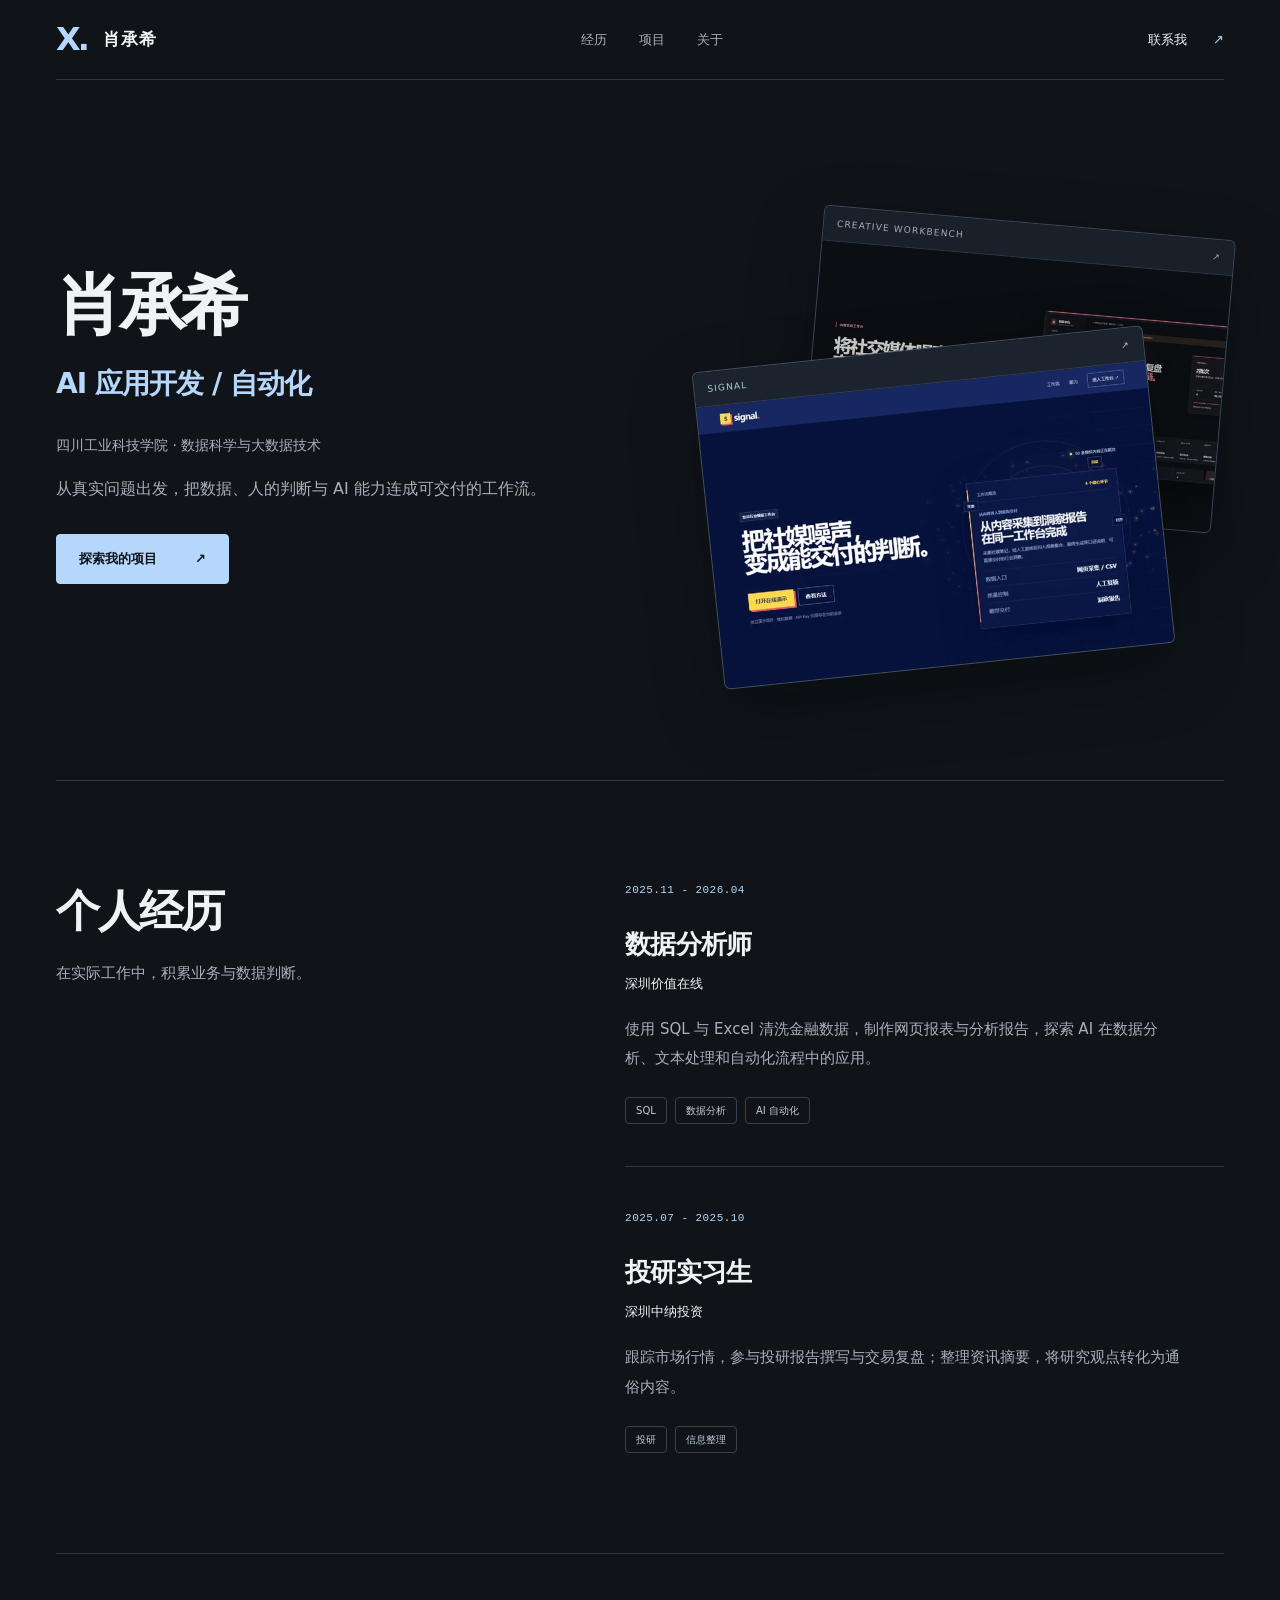
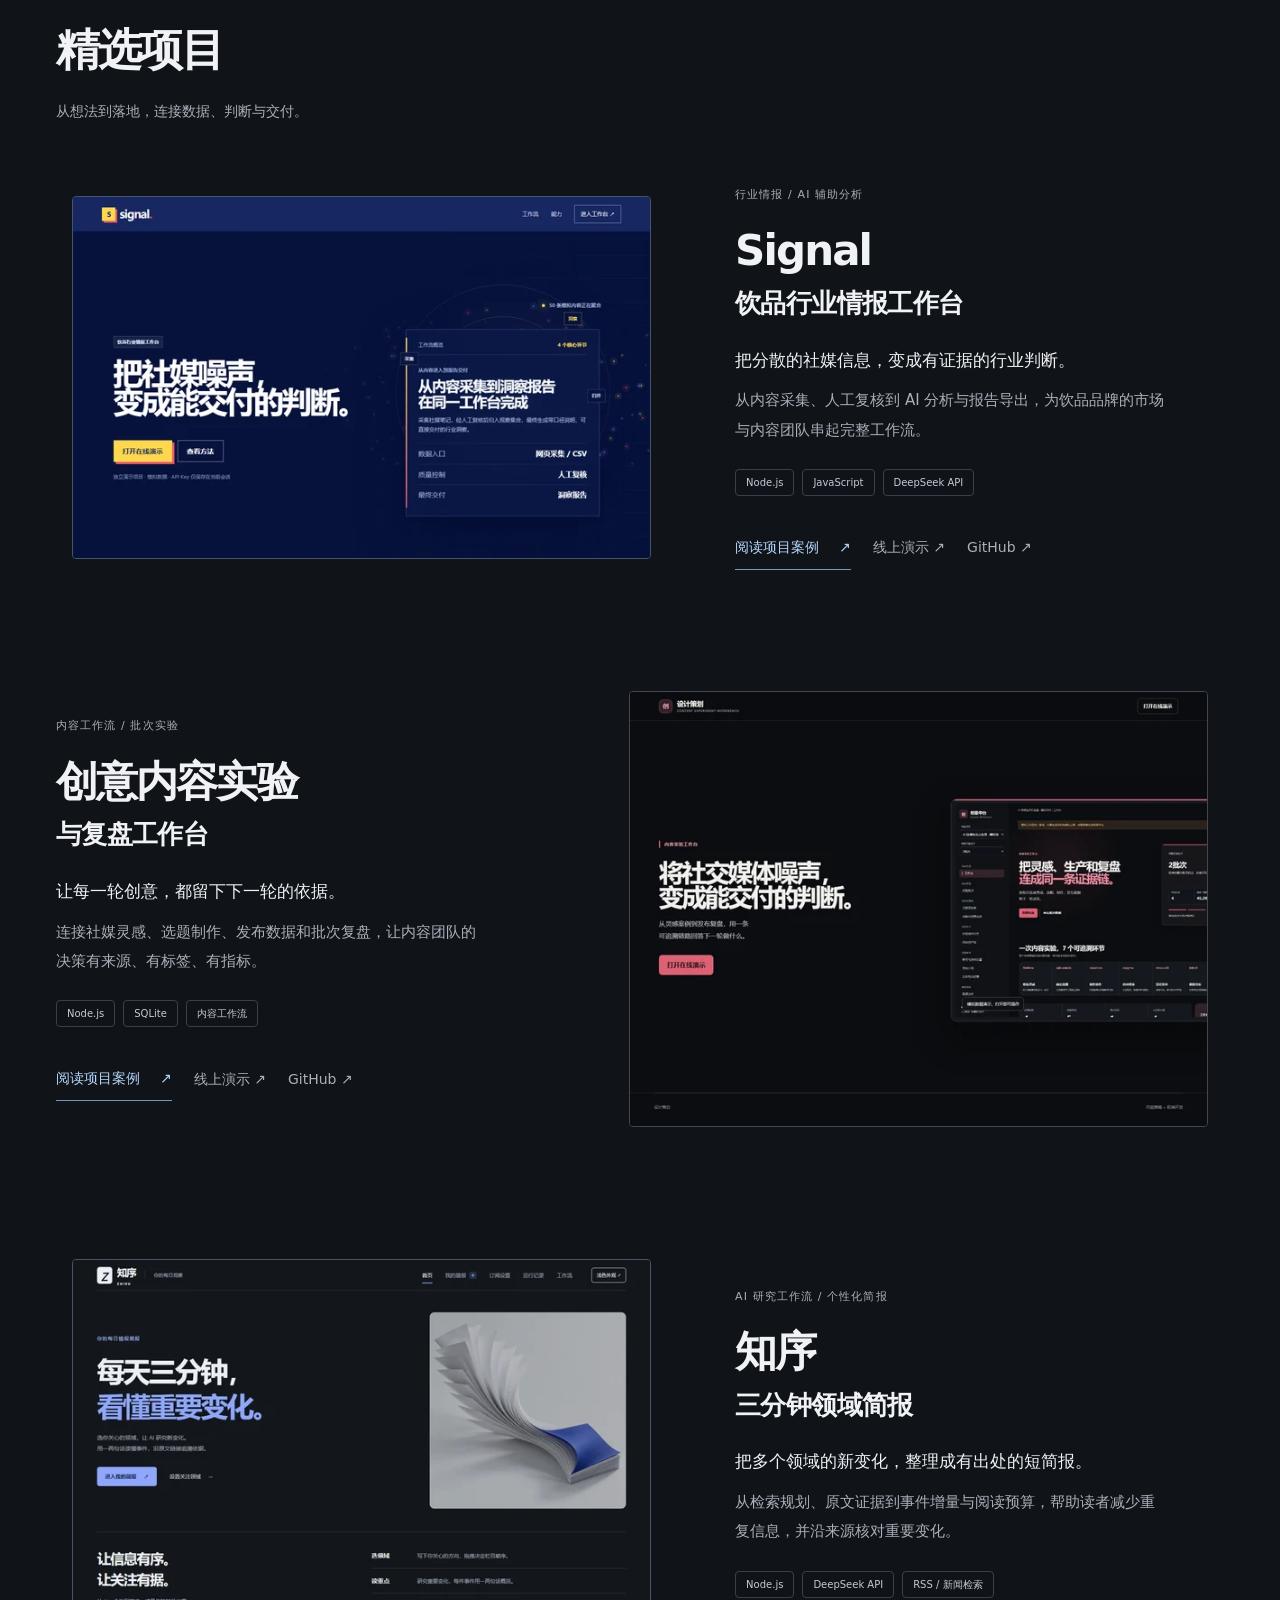
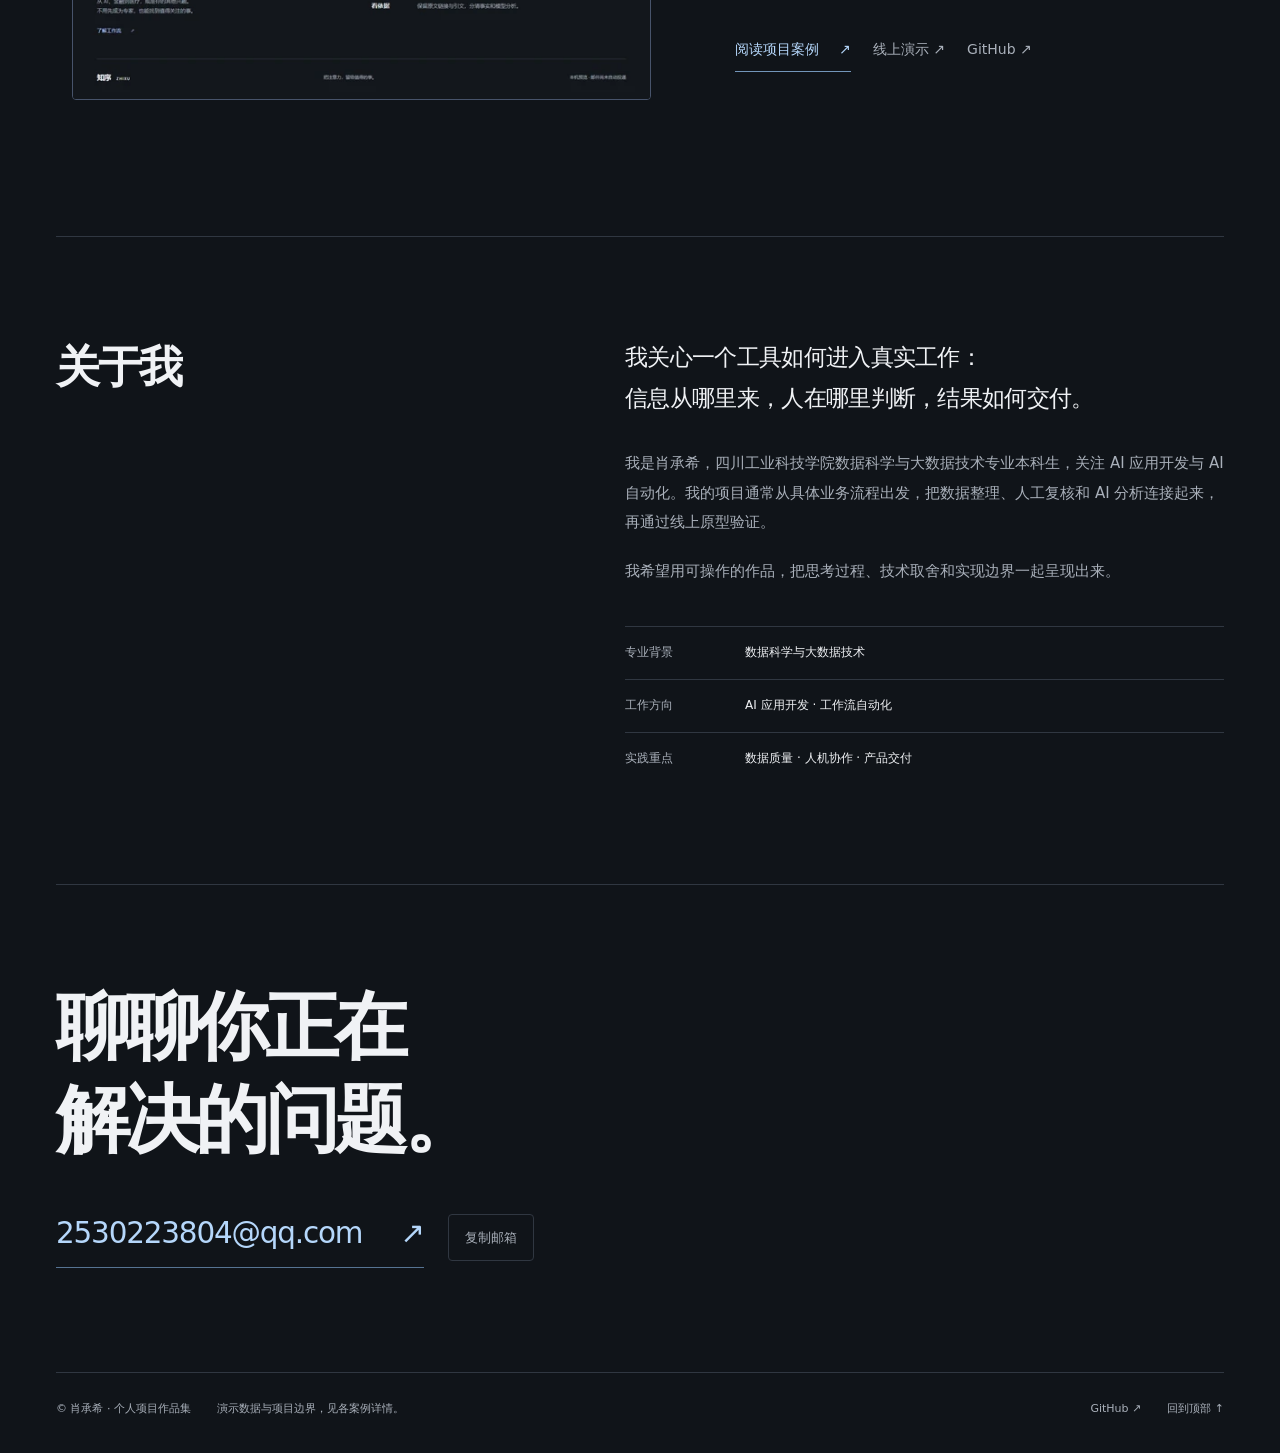
==== index.html @ 1be286d1 "Initial personal portfolio" ====
<!doctype html>
<html lang="zh-CN">
<head>
  <meta charset="utf-8"><meta name="viewport" content="width=device-width, initial-scale=1"><meta name="robots" content="noindex,nofollow"><meta name="theme-color" content="#101419">
  <meta name="description" content="肖承希的项目作品集：AI 应用开发、工作流自动化与数据分析。从真实业务问题出发，构建可用、可追溯的产品。">
  <link rel="icon" href="data:,"><title>肖承希 - AI 应用开发与自动化</title><link rel="stylesheet" href="styles.css">
</head>
<body class="portfolio-home">
  <a class="skip-link" href="#main">跳转到主要内容</a>
  <header class="site-header">
    <a class="brand" href="index.html"><span class="brand-mark" aria-hidden="true">X.</span><span>肖承希</span></a>
    <nav class="section-nav" aria-label="主导航"><a href="#experience">经历</a><a href="#projects">项目</a><a href="#about">关于</a></nav>
    <a class="header-contact" href="mailto:2530223804@qq.com">联系我 <span aria-hidden="true">↗</span></a>
  </header>
  <main id="main" class="home-main">
    <section class="hero" aria-labelledby="hero-title">
      <div class="hero-copy">
        <h1 id="hero-title">肖承希<span class="hero-role">AI 应用开发 / 自动化</span></h1>
        <p class="hero-education">四川工业科技学院 · 数据科学与大数据技术</p>
        <p class="hero-intro">从真实问题出发，把数据、人的判断与 AI 能力连成可交付的工作流。</p>
        <a class="button-link primary" href="#projects">探索我的项目 <span aria-hidden="true">↗</span></a>
      </div>
      <div class="hero-showcase" aria-label="精选项目预览">
        <a class="hero-screen hero-screen-back" href="projects/creative-workbench.html" aria-label="Creative Workbench，查看创意内容实验与复盘工作台"><span class="screen-caption">CREATIVE WORKBENCH <span aria-hidden="true">↗</span></span><img src="assets/creative-workbench-home-1280.webp" srcset="assets/creative-workbench-home-640.webp 640w, assets/creative-workbench-home-1280.webp 1280w" sizes="(max-width: 899px) 90vw, 46vw" width="1440" height="1083" alt="创意内容实验与复盘工作台介绍首页"></a>
        <a class="hero-screen hero-screen-front" href="projects/signal.html" aria-label="查看 Signal 项目"><span class="screen-caption">SIGNAL <span aria-hidden="true">↗</span></span><img src="assets/signal-preview-1280.webp" srcset="assets/signal-preview-640.webp 640w, assets/signal-preview-1280.webp 1280w" sizes="(max-width: 899px) 90vw, 46vw" width="1280" height="800" alt="Signal 饮品行业情报工作台介绍首页" fetchpriority="high"></a>
      </div>
    </section>
    <section id="experience" class="experience-section editorial-section" aria-labelledby="experience-title" data-reveal>
      <div><h2 id="experience-title">个人经历</h2><p>在实际工作中，积累业务与数据判断。</p></div>
      <ol class="experience-list"><li><p class="entry-date">2025.11 - 2026.04</p><h3>数据分析师</h3><p class="company">深圳价值在线</p><p>使用 SQL 与 Excel 清洗金融数据，制作网页报表与分析报告，探索 AI 在数据分析、文本处理和自动化流程中的应用。</p><ul class="tags"><li>SQL</li><li>数据分析</li><li>AI 自动化</li></ul></li><li><p class="entry-date">2025.07 - 2025.10</p><h3>投研实习生</h3><p class="company">深圳中纳投资</p><p>跟踪市场行情，参与投研报告撰写与交易复盘；整理资讯摘要，将研究观点转化为通俗内容。</p><ul class="tags"><li>投研</li><li>信息整理</li></ul></li></ol>
    </section>
    <section id="projects" class="work-section" aria-labelledby="projects-title">
      <div class="section-heading" data-reveal><h2 id="projects-title">精选项目</h2><p>从想法到落地，连接数据、判断与交付。</p></div>
      <article class="work-item" data-reveal>
        <a class="work-image signal-image" href="projects/signal.html" aria-label="查看 Signal 完整案例"><img src="assets/signal-preview-1280.webp" srcset="assets/signal-preview-640.webp 640w, assets/signal-preview-1280.webp 1280w" sizes="(max-width: 899px) 90vw, 46vw" width="1280" height="800" alt="Signal 饮品行业情报工作台介绍首页" loading="lazy"><span class="image-action" aria-hidden="true">查看案例 ↗</span></a>
        <div class="work-copy"><p class="work-category">行业情报 / AI 辅助分析</p><h3><a href="projects/signal.html">Signal<span>饮品行业情报工作台</span></a></h3><p>把分散的社媒信息，变成有证据的行业判断。</p><p class="work-description">从内容采集、人工复核到 AI 分析与报告导出，为饮品品牌的市场与内容团队串起完整工作流。</p><ul class="tags" aria-label="项目技术"><li>Node.js</li><li>JavaScript</li><li>DeepSeek API</li></ul><div class="work-actions"><a class="text-link" href="projects/signal.html">阅读项目案例 <span aria-hidden="true">↗</span></a><a href="https://signal-beverage-intelligence.onrender.com/" target="_blank" rel="noopener noreferrer">线上演示 ↗</a><a href="https://github.com/ki22sh0tl-lang/signal-beverage-intelligence" target="_blank" rel="noopener noreferrer">GitHub ↗</a></div></div>
      </article>
      <article class="work-item work-item-reverse" data-reveal>
        <a class="work-image creative-image" href="projects/creative-workbench.html" aria-label="查看创意内容实验与复盘工作台完整案例"><img src="assets/creative-workbench-home-1280.webp" srcset="assets/creative-workbench-home-640.webp 640w, assets/creative-workbench-home-1280.webp 1280w" sizes="(max-width: 899px) 90vw, 46vw" width="1440" height="1083" alt="创意内容实验与复盘工作台项目介绍首页" loading="lazy"><span class="image-action" aria-hidden="true">查看案例 ↗</span></a>
        <div class="work-copy"><p class="work-category">内容工作流 / 批次实验</p><h3><a href="projects/creative-workbench.html">创意内容实验<span>与复盘工作台</span></a></h3><p>让每一轮创意，都留下下一轮的依据。</p><p class="work-description">连接社媒灵感、选题制作、发布数据和批次复盘，让内容团队的决策有来源、有标签、有指标。</p><ul class="tags" aria-label="项目技术"><li>Node.js</li><li>SQLite</li><li>内容工作流</li></ul><div class="work-actions"><a class="text-link" href="projects/creative-workbench.html">阅读项目案例 <span aria-hidden="true">↗</span></a><a href="https://creative-workbench-2lh9.onrender.com/app#tags" target="_blank" rel="noopener noreferrer">线上演示 ↗</a><a href="https://github.com/ki22sh0tl-lang/creative-workbench" target="_blank" rel="noopener noreferrer">GitHub ↗</a></div></div>
      </article>
      <article class="work-item" data-reveal>
        <a id="zhixu-project" class="work-image" href="projects/zhixu.html" aria-label="查看知序三分钟领域简报完整案例"><img src="assets/zhixu-home-1280.webp" srcset="assets/zhixu-home-640.webp 640w, assets/zhixu-home-1280.webp 1280w" sizes="(max-width: 899px) 90vw, 46vw" width="1280" height="973" alt="知序三分钟领域简报的产品介绍首页" loading="lazy"><span class="image-action" aria-hidden="true">查看案例 ↗</span></a>
        <div class="work-copy"><p class="work-category">AI 研究工作流 / 个性化简报</p><h3><a href="projects/zhixu.html">知序<span>三分钟领域简报</span></a></h3><p>把多个领域的新变化，整理成有出处的短简报。</p><p class="work-description">从检索规划、原文证据到事件增量与阅读预算，帮助读者减少重复信息，并沿来源核对重要变化。</p><ul class="tags" aria-label="项目技术"><li>Node.js</li><li>DeepSeek API</li><li>RSS / 新闻检索</li></ul><div class="work-actions"><a class="text-link" href="projects/zhixu.html">阅读项目案例 <span aria-hidden="true">↗</span></a><a href="https://zhixu-demo.onrender.com/" target="_blank" rel="noopener noreferrer">线上演示 ↗</a><a href="https://github.com/ki22sh0tl-lang/zhixu-demo" target="_blank" rel="noopener noreferrer">GitHub ↗</a></div></div>
      </article>
    </section>
    <section id="about" class="about-section editorial-section" aria-labelledby="about-title" data-reveal>
      <div><h2 id="about-title">关于我</h2></div>
      <div class="about-copy"><p class="about-lead">我关心一个工具如何进入真实工作：<br>信息从哪里来，人在哪里判断，结果如何交付。</p><p>我是肖承希，四川工业科技学院数据科学与大数据技术专业本科生，关注 AI 应用开发与 AI 自动化。我的项目通常从具体业务流程出发，把数据整理、人工复核和 AI 分析连接起来，再通过线上原型验证。</p><p>我希望用可操作的作品，把思考过程、技术取舍和实现边界一起呈现出来。</p><dl class="profile-facts"><div><dt>专业背景</dt><dd>数据科学与大数据技术</dd></div><div><dt>工作方向</dt><dd>AI 应用开发 · 工作流自动化</dd></div><div><dt>实践重点</dt><dd>数据质量 · 人机协作 · 产品交付</dd></div></dl></div>
    </section>
    <section id="contact" class="contact-section" aria-labelledby="contact-title" data-reveal><h2 id="contact-title">聊聊你正在<br>解决的问题。</h2><div class="contact-row"><a href="mailto:2530223804@qq.com" class="contact-email">2530223804@qq.com <span aria-hidden="true">↗</span></a><button class="copy-email" type="button" data-copy-email="2530223804@qq.com">复制邮箱</button><span class="copy-status" role="status" aria-live="polite"></span></div></section>
  </main>
  <footer class="home-footer"><span>© 肖承希 · 个人项目作品集</span><p>演示数据与项目边界，见各案例详情。</p><a href="https://github.com/ki22sh0tl-lang" target="_blank" rel="noopener noreferrer">GitHub ↗</a><a href="#main">回到顶部 ↑</a></footer>
  <script src="script.js" defer></script>
</body>
</html>
---- styles.css ----
:root{color-scheme:dark;--bg:#101419;--surface:#191f27;--text:#a9b0ba;--heading:#f0f2f5;--accent:#b5d7fb;--line:#303741;--ease:cubic-bezier(.22,1,.36,1)}
*{box-sizing:border-box}
html{scroll-behavior:smooth;scroll-padding-top:110px}
body{margin:0;background:var(--bg);color:var(--text);font-family:"Segoe UI","Microsoft YaHei",system-ui,sans-serif;font-size:16px;line-height:1.8;-webkit-font-smoothing:antialiased}
body::before{content:"";position:fixed;inset:0;z-index:4;pointer-events:none;opacity:0;background:radial-gradient(560px circle at var(--pointer-x,-1000px) var(--pointer-y,-1000px),rgb(113 175 243 / .07),transparent 75%);transition:opacity .4s}
body.pointer-glow-active::before{opacity:1}
::selection{background:var(--accent);color:var(--bg)}
a{color:inherit;text-decoration:none}
a,button{-webkit-tap-highlight-color:rgb(181 215 251 / .15);touch-action:manipulation}
button{font:inherit}
a:focus-visible,button:focus-visible{outline:2px solid var(--accent);outline-offset:6px}
a:hover{color:var(--heading)}
button:active,.button-link:active{transform:translateY(2px)}
img{display:block;max-width:100%;height:auto}
h1,h2,h3,p{margin-top:0}
h1,h2,h3,strong{color:var(--heading)}
h1,h2,h3{font-weight:600;text-wrap:balance}
.skip-link{position:fixed;top:-80px;left:24px;z-index:100;padding:10px 18px;background:var(--accent);color:var(--bg)}
.skip-link:focus{top:12px}
.site-header,.home-main,.home-footer,.page-shell{width:min(100% - 112px,1360px);margin-inline:auto}
.site-header{height:80px;display:flex;align-items:center;justify-content:space-between;gap:32px;border-bottom:1px solid var(--line)}
.brand{display:flex;gap:16px;align-items:center;color:var(--heading);font-size:17px;font-weight:600;letter-spacing:.05em}
.brand-mark{font-size:32px;font-weight:700;letter-spacing:-.09em;color:var(--accent)}
.section-nav{display:flex;gap:32px;align-items:center}
.section-nav a{position:relative;padding:10px 0;color:var(--text);font-size:13px;white-space:nowrap}
.section-nav a::after{content:"";position:absolute;bottom:3px;left:0;width:100%;height:1px;background:var(--accent);transform:scaleX(0);transform-origin:left;transition:transform .3s var(--ease)}
.section-nav a:hover,.section-nav a.active{color:var(--heading)}
.section-nav a:hover::after,.section-nav a.active::after{transform:scaleX(1)}
.header-contact{color:var(--heading);font-size:13px}
.header-contact span{margin-left:22px;color:var(--accent)}
.hero{position:relative;display:grid;grid-template-columns:1.3fr 1fr;gap:36px;align-items:center;min-height:700px;padding:94px 0 106px}
.hero-copy{position:relative;z-index:2}
.eyebrow,.section-kicker{font-family:"Segoe UI",system-ui,sans-serif;color:var(--accent);font-size:11px;font-weight:600;letter-spacing:.17em;margin:0 0 28px}
.hero h1{font-size:clamp(45px,5.2vw,77px);letter-spacing:-.065em;line-height:1.24;margin:0 0 28px;white-space:nowrap}
.hero h1 span{display:block;color:var(--accent);font-size:clamp(22px,2.2vw,30px);line-height:1.5;letter-spacing:-.035em;margin-top:16px}
.hero-education{font-size:14px;line-height:1.8;margin-bottom:16px}
.editorial-section>div:first-child>p{font-size:15px;line-height:1.8;max-width:340px}
.hero-intro{max-width:520px;font-size:16px;line-height:1.85;margin-bottom:30px}
.button-link{display:inline-flex;align-items:center;justify-content:center;gap:38px;min-height:50px;padding:12px 22px;border:1px solid var(--line);border-radius:4px;color:var(--heading);font-size:13px;font-weight:600;transition:background .25s,border-color .25s,transform .25s}
.button-link:hover{border-color:var(--accent);background:rgb(181 215 251 / .05);color:var(--heading)}
.button-link.primary{background:var(--accent);border-color:var(--accent);color:#101419}
.button-link.primary:hover{background:#d2e7ff;border-color:#d2e7ff;color:#101419}
.hero-showcase{position:relative;height:450px;perspective:1400px}
.hero-screen{position:absolute;display:block;border:1px solid #43505f;border-radius:6px;background:#111820;overflow:hidden;box-shadow:0 25px 65px #03070b66;transition:transform .65s var(--ease),border-color .3s}
.hero-screen img{width:100%;aspect-ratio:16/10;object-fit:cover}
.screen-caption{display:flex;justify-content:space-between;align-items:center;padding:9px 13px;font-size:9px;letter-spacing:.13em;color:#bbc6d3;background:#1b232e;border-bottom:1px solid #303c4d}
.hero-screen-back{width:84%;top:5%;right:0;transform:rotate(5deg);opacity:.85}
.hero-screen-front{width:92%;top:33%;left:-5%;transform:rotate(-6deg)}
.hero-screen:hover{transform:rotate(0) translateY(-8px);border-color:var(--accent);z-index:2;opacity:1}
.work-section{padding:66px 0 120px;border-top:1px solid var(--line)}
.section-heading{margin-bottom:56px}
.section-heading .section-kicker{margin-bottom:20px}
.section-heading h2,.editorial-section h2{font-size:clamp(32px,3.4vw,48px);line-height:1.4;letter-spacing:-.055em;margin-bottom:18px}
.section-heading>p:last-child{font-size:14px;max-width:560px;margin-bottom:0}
.work-item{display:grid;grid-template-columns:minmax(0,1.25fr) minmax(0,1fr);gap:68px;align-items:center;margin-bottom:100px}
.work-item:last-child{margin-bottom:0}
.work-image{position:relative;display:grid;align-items:center;overflow:hidden;aspect-ratio:auto;border:0;border-radius:6px;padding:16px;background:transparent}
.work-image img{width:100%;border:1px solid #47536a;border-radius:4px;box-shadow:none;transition:transform .8s var(--ease)}
.work-image:hover img,.work-image:focus-visible img{transform:scale(1.035) translateY(-5px)}
.creative-image{background:transparent}
.creative-image img{border-color:#414650}
.image-action{position:absolute;right:22px;bottom:20px;background:var(--heading);color:var(--bg);border-radius:4px;font-size:11px;font-weight:600;padding:8px 12px;opacity:0;transform:translateY(8px);transition:opacity .3s,transform .3s}
.work-image:hover .image-action,.work-image:focus-visible .image-action{opacity:1;transform:translateY(0)}
.work-category{font-size:11px;letter-spacing:.1em;margin:0 0 20px;color:var(--text)}
.work-copy h3{font-size:42px;line-height:1.25;letter-spacing:-.045em;margin:0 0 24px}
.work-copy h3 span{display:block;font-size:26px;line-height:1.4;margin-top:8px;letter-spacing:-.025em}
.work-copy>p:not(.work-category):not(.work-description){color:var(--heading);font-size:17px;line-height:1.7;margin-bottom:12px}
.work-description{font-size:15px;line-height:1.95;max-width:430px}
.tags{list-style:none;display:flex;flex-wrap:wrap;gap:8px;margin:24px 0 0;padding:0}
.tags li{padding:4px 10px;font-size:10px;color:#c2cbd7;border:1px solid #37414e;border-radius:4px;line-height:1.7}
.work-actions{display:flex;align-items:center;flex-wrap:wrap;gap:16px 22px;margin-top:30px;font-size:14px}
.work-actions>a{min-height:44px;display:inline-flex;align-items:center}
.text-link{color:var(--accent);gap:20px;border-bottom:1px solid #7396ba}
.work-actions a:hover{color:var(--accent)}
.text-link span{display:inline-block;transition:transform .3s}
.text-link:hover span{transform:translate(3px,-3px)}
.work-item-reverse{grid-template-columns:minmax(0,1fr) minmax(0,1.25fr)}
.work-item-reverse .work-image{grid-column:2;grid-row:1}
.work-item-reverse .work-copy{grid-column:1;grid-row:1}
.editorial-section{display:grid;grid-template-columns:1fr 1.25fr;gap:90px;border-top:1px solid var(--line);padding:100px 0}
.editorial-section .section-kicker{margin-bottom:24px}
.about-copy>p{font-size:15px;line-height:1.95;margin-bottom:20px}
.about-copy .about-lead{font-size:23px;line-height:1.8;color:var(--heading);letter-spacing:-.03em;margin-bottom:30px}
.profile-facts{margin:40px 0 0;font-size:12px}
.profile-facts>div{display:grid;grid-template-columns:100px 1fr;gap:20px;padding:15px 0;border-top:1px solid var(--line)}
.profile-facts dt{color:var(--text)}
.profile-facts dd{color:var(--heading);margin:0}
.experience-list{padding:0;margin:0;list-style:none}
.experience-list>li+li{margin-top:42px;padding-top:42px;border-top:1px solid var(--line)}
.entry-date{font-family:Consolas,monospace;color:var(--accent);font-size:11px;margin-bottom:20px;letter-spacing:.04em}
.experience-list h3{font-size:26px;margin-bottom:0;letter-spacing:-.03em}
.experience-list .company{color:var(--heading);font-size:13px;margin:4px 0 20px}
.experience-list p:not(.company):not(.entry-date){font-size:15px;line-height:1.95;max-width:560px}
.contact-section{border-top:1px solid var(--line);padding:96px 0 104px}
.contact-section h2{font-size:clamp(42px,5.8vw,80px);letter-spacing:-.06em;line-height:1.25;margin:0 0 40px}
.contact-row{display:flex;align-items:center;gap:24px;flex-wrap:wrap}
.contact-email{font-size:clamp(18px,2.3vw,30px);color:var(--accent);letter-spacing:-.04em;border-bottom:1px solid #567392;padding-bottom:7px}
.contact-email span{display:inline-block;margin-left:30px;transition:transform .3s}
.contact-email:hover span{transform:translate(4px,-4px)}
.copy-email{border:1px solid var(--line);background:transparent;color:var(--text);font-size:13px;padding:11px 16px;border-radius:4px;cursor:pointer;transition:color .2s,border-color .2s}
.copy-email:hover{color:var(--heading);border-color:var(--accent)}
.copy-status{font-size:12px;color:var(--accent)}
.home-footer{display:flex;align-items:center;gap:26px;border-top:1px solid var(--line);padding:26px 0 34px;font-size:11px}
.home-footer>p{margin:0;flex:1}
.home-footer>a{white-space:nowrap}
.reveal-ready{opacity:0;transform:translateY(24px);transition:opacity .8s var(--ease),transform .8s var(--ease)}
.reveal-ready.is-visible{opacity:1;transform:translateY(0)}
/* Case studies share the same typography and an expanded reading canvas. */
.signal-detail-shell{max-width:1240px}
.detail-identity{position:sticky;top:0;z-index:8;display:flex;align-items:center;justify-content:space-between;min-height:80px;border-bottom:1px solid var(--line);background:var(--bg);gap:32px}
.detail-identity>div{display:contents}
.detail-identity .detail-brand{font-size:21px;letter-spacing:-.05em;line-height:1.2;margin:0;white-space:nowrap}
.detail-identity h2,.detail-identity .identity-intro,.detail-identity .social-links,.nav-line{display:none}
.detail-identity .section-nav{gap:26px}
.signal-detail-shell>main{padding:80px 0 0;max-width:1120px;margin:auto}
.content-section{scroll-margin-top:114px;margin-bottom:90px}
.detail-overline{font-size:11px;letter-spacing:.11em;color:var(--accent);margin:0 0 25px}
.detail-title{font-size:clamp(36px,4.4vw,62px);line-height:1.3;letter-spacing:-.05em;max-width:1040px;margin-bottom:26px}
.detail-lead{font-size:19px;line-height:1.9;max-width:750px;margin-bottom:30px}
.detail-actions{display:flex;gap:12px;flex-wrap:wrap;margin-bottom:48px}
.detail-hero-image{width:100%;max-height:700px;object-fit:contain;background:#0b0e13;border:1px solid var(--line);border-radius:6px}
.detail-section{display:grid;grid-template-columns:220px minmax(0,1fr);gap:0 54px;margin-top:72px;padding-top:32px;border-top:1px solid var(--line)}
.detail-section h3{grid-column:1;grid-row:1/span 8;font-size:22px;line-height:1.6;margin:0;letter-spacing:-.03em}
.detail-section>p,.detail-section>ol,.detail-section>ul{grid-column:2;max-width:740px;margin:0 0 18px;font-size:15px;line-height:1.95}
.detail-section ol{list-style:decimal;padding-left:22px}
.detail-section li{padding-left:6px;margin-bottom:20px}
.detail-section>.button-link{grid-column:2;justify-self:start}
.detail-note{border-left:2px solid var(--accent);padding:8px 0 8px 20px;color:#c9d4e0}
.mobile-heading{font-size:12px;letter-spacing:.11em;color:var(--accent);margin-bottom:32px}
.content-section>.mobile-heading+.detail-section{margin-top:0}
.architecture-section.content-section{margin:72px 0 0;padding-top:32px;border-top:1px solid var(--line)}
.architecture-section h3{color:var(--heading);font-size:25px;letter-spacing:-.03em;margin-bottom:24px}
.architecture-section>.detail-note{max-width:740px;font-size:15px}
.architecture-open{font-size:12px;text-align:right;margin-bottom:16px}
.architecture-open a{color:var(--accent)}
.architecture-frame{aspect-ratio:1240/760;border:1px solid var(--line);border-radius:6px;background:#020617;overflow:hidden}
.signal-architecture-frame{aspect-ratio:1240/560}
.zhixu-workflow-frame{aspect-ratio:1098/528}
.architecture-frame iframe{display:block;width:100%;height:100%;border:0}
.site-footer{padding:30px 0;border-top:1px solid var(--line);font-size:11px;color:var(--text)}
.site-footer p{max-width:720px;margin:0}
.site-footer a{color:var(--accent)}
.detail-brand{color:var(--heading)}
.detail-brand span{color:var(--accent);margin:0 8px}
.site-footer{display:flex;justify-content:space-between;gap:24px}
.case-next{margin:0 0 68px;padding-top:40px;border-top:1px solid var(--line)}
.case-next a{display:flex;flex-direction:column;align-items:flex-start;gap:14px}
.case-next span{font-size:12px;color:var(--text)}
.case-next strong{font-size:clamp(23px,3vw,36px);line-height:1.5;letter-spacing:-.04em;transition:color .2s}
.case-next a:hover strong{color:var(--accent)}
.case-heading{grid-column:1;grid-row:1/span 8;font-size:22px;line-height:1.6;margin:0;letter-spacing:-.03em}
.architecture-section .case-heading{font-size:25px;margin-bottom:24px}
.diagram-hint{display:none}
.architecture-frame:focus-visible{outline:2px solid var(--accent);outline-offset:5px}
@media(max-width:599px){.case-heading{font-size:21px;margin-bottom:18px}.architecture-section .case-heading{font-size:22px}.diagram-hint{display:block;font-size:12px;margin:0 0 14px}.architecture-frame{aspect-ratio:auto;height:492px;overflow:auto}.signal-architecture-frame{height:365px}.architecture-frame iframe{width:800px;max-width:none}.site-footer a{white-space:nowrap}}
@media(min-width:1024px) and (prefers-reduced-motion:no-preference){.hero-copy{animation:hero-arrive .9s var(--ease) both}.hero-showcase{animation:hero-arrive 1.2s .12s var(--ease) both}}
@keyframes hero-arrive{from{opacity:0;translate:0 24px}to{opacity:1;translate:0 0}}
@media(max-width:1199px){.site-header,.home-main,.home-footer,.page-shell{width:calc(100% - 72px)}.hero{min-height:630px;gap:18px}.hero h1{font-size:5.4vw}.hero-showcase{height:360px}.work-item{gap:40px}.work-image{padding:10px}.work-copy h3{font-size:34px}.work-copy h3 span{font-size:23px}.editorial-section{gap:54px}.detail-identity .section-nav{gap:20px}}
@media(max-width:899px){.hero{grid-template-columns:1fr;min-height:auto;padding:76px 0 60px;gap:40px}.hero h1{font-size:clamp(46px,8vw,70px)}.hero-intro{max-width:610px}.hero-showcase{width:min(600px,85%);justify-self:center;height:420px;margin-top:10px}.hero-screen-front{width:86%;left:-3%}.hero-screen-back{width:75%}.work-item,.work-item-reverse{grid-template-columns:1fr;gap:30px;margin-bottom:72px}.work-item-reverse .work-image,.work-item-reverse .work-copy{grid-column:auto;grid-row:auto}.work-image{aspect-ratio:auto;padding:0}.work-image img{max-height:100%;object-fit:contain}.work-copy{max-width:640px}.work-copy h3{font-size:38px}.work-copy h3 span{font-size:26px}.work-copy h3 a{display:block}.work-description{max-width:600px}.editorial-section{grid-template-columns:1fr;gap:28px;padding:70px 0}.editorial-section h2 br{display:none}.detail-identity{flex-wrap:wrap;gap:0;padding-top:18px}.detail-identity .detail-brand{width:100%;font-size:18px;margin-bottom:8px}.detail-identity .section-nav{width:100%;justify-content:space-between;gap:18px;overflow:auto;padding-bottom:10px}.detail-identity .section-nav a{font-size:11px}.signal-detail-shell>main{padding-top:54px}.detail-section{grid-template-columns:160px 1fr;gap:0 30px}.home-footer{flex-wrap:wrap;gap:14px 24px}.home-footer p{flex-basis:55%}}
@media(max-width:599px){.site-header,.home-main,.home-footer,.page-shell{width:calc(100% - 40px)}.site-header{height:76px;gap:16px}.brand{font-size:14px;gap:8px}.brand-mark{font-size:25px}.site-header .section-nav{gap:18px}.site-header .section-nav a{font-size:13px}.header-contact{display:none}.hero{padding:54px 0 48px;gap:30px}.eyebrow{font-size:9px;letter-spacing:.12em;margin-bottom:25px}.hero h1{font-size:clamp(34px,7.6vw,46px);letter-spacing:-.05em;line-height:1.4;margin-bottom:24px}.hero-intro{font-size:15px;line-height:1.85}.hero-intro br{display:none}.button-link{font-size:14px;min-height:48px;padding:12px 18px;gap:24px}.hero-showcase{width:94%;height:300px;margin-top:8px}.hero-screen-back{width:75%;top:0}.hero-screen-front{width:89%;top:31%;left:0}.screen-caption{font-size:8px;padding:7px 10px}.work-section{padding:48px 0 64px}.section-heading{margin-bottom:32px}.section-kicker{font-size:9px;margin-bottom:18px}.section-heading h2,.editorial-section h2{font-size:30px;line-height:1.4}.section-heading>p:last-child{font-size:13px;line-height:1.9}.work-item{gap:26px;margin-bottom:58px}.work-image{aspect-ratio:auto;padding:0}.work-copy h3{font-size:33px;margin-bottom:18px}.work-copy h3 span{font-size:23px}.work-category{font-size:10px;margin-bottom:13px}.work-copy>p:not(.work-category):not(.work-description){font-size:16px}.work-description{font-size:15px}.work-actions{gap:8px 18px;margin-top:23px;font-size:13px}.tags{margin-top:18px;gap:6px}.tags li{font-size:10px;padding:3px 8px}.editorial-section{padding:54px 0;gap:18px}.about-copy .about-lead{font-size:19px}.about-copy>p{font-size:15px}.profile-facts>div{grid-template-columns:75px 1fr;gap:12px;font-size:13px}.experience-list h3{font-size:23px}.contact-section{padding:58px 0 64px}.contact-section h2{font-size:42px;margin-bottom:28px}.contact-row{gap:20px}.contact-email{font-size:20px}.contact-email span{margin-left:14px}.home-footer{font-size:10px;padding:24px 0;gap:12px 20px}.home-footer p{flex-basis:100%;order:3}.home-footer>a:first-of-type{margin-left:auto}.detail-title{font-size:34px;line-height:1.4}.detail-lead{font-size:16px}.detail-overline{font-size:10px}.detail-actions{gap:10px;margin-bottom:30px}.detail-actions .button-link{gap:16px}.content-section{margin-bottom:58px}.detail-section{display:block;margin-top:44px;padding-top:24px}.detail-section h3{font-size:21px;margin-bottom:18px}.detail-section>p,.detail-section>ol{font-size:15px;line-height:1.95}.architecture-section.content-section{margin-top:44px;padding-top:24px}.architecture-section h3{font-size:22px}.architecture-section>.detail-note{font-size:13px}.architecture-open{font-size:11px}.architecture-frame{border-radius:4px}.site-footer{font-size:10px}.detail-identity .section-nav{gap:22px;justify-content:flex-start}}
@media(prefers-reduced-motion:reduce){html{scroll-behavior:auto}*,*::before,*::after{animation:none!important;transition:none!important}.reveal-ready{opacity:1;transform:none}}
@media(hover:none){.image-action{opacity:1;transform:none}}
@media(max-width:899px){.hero-showcase{height:auto;width:100%;max-width:600px;margin-top:0}.hero-screen-back{display:none}.hero-screen-front{position:relative;width:100%;inset:auto;transform:none;box-shadow:none}.hero-screen-front:hover{transform:translateY(-3px)}}
@media(max-width:599px){.hero{padding:44px 0;gap:32px}.hero h1{font-size:48px;line-height:1.15;white-space:normal;margin-bottom:20px}.hero h1 span{font-size:clamp(20px,5.5vw,25px);line-height:1.5;margin-top:14px}.hero-education{font-size:13px;max-width:100%;margin-bottom:16px}.screen-caption{font-size:10px;padding:9px 12px}.site-header .section-nav{gap:12px}.site-header .section-nav a{min-width:32px;min-height:44px;text-align:center}.section-heading>p:last-child{font-size:15px}.detail-identity .section-nav a{font-size:13px}.architecture-open{font-size:13px}.architecture-section>.detail-note{font-size:15px}}
@media(prefers-reduced-motion:reduce){body::before{display:none}}
@media(max-width:599px){.zhixu-workflow-frame{aspect-ratio:auto;height:405px}}
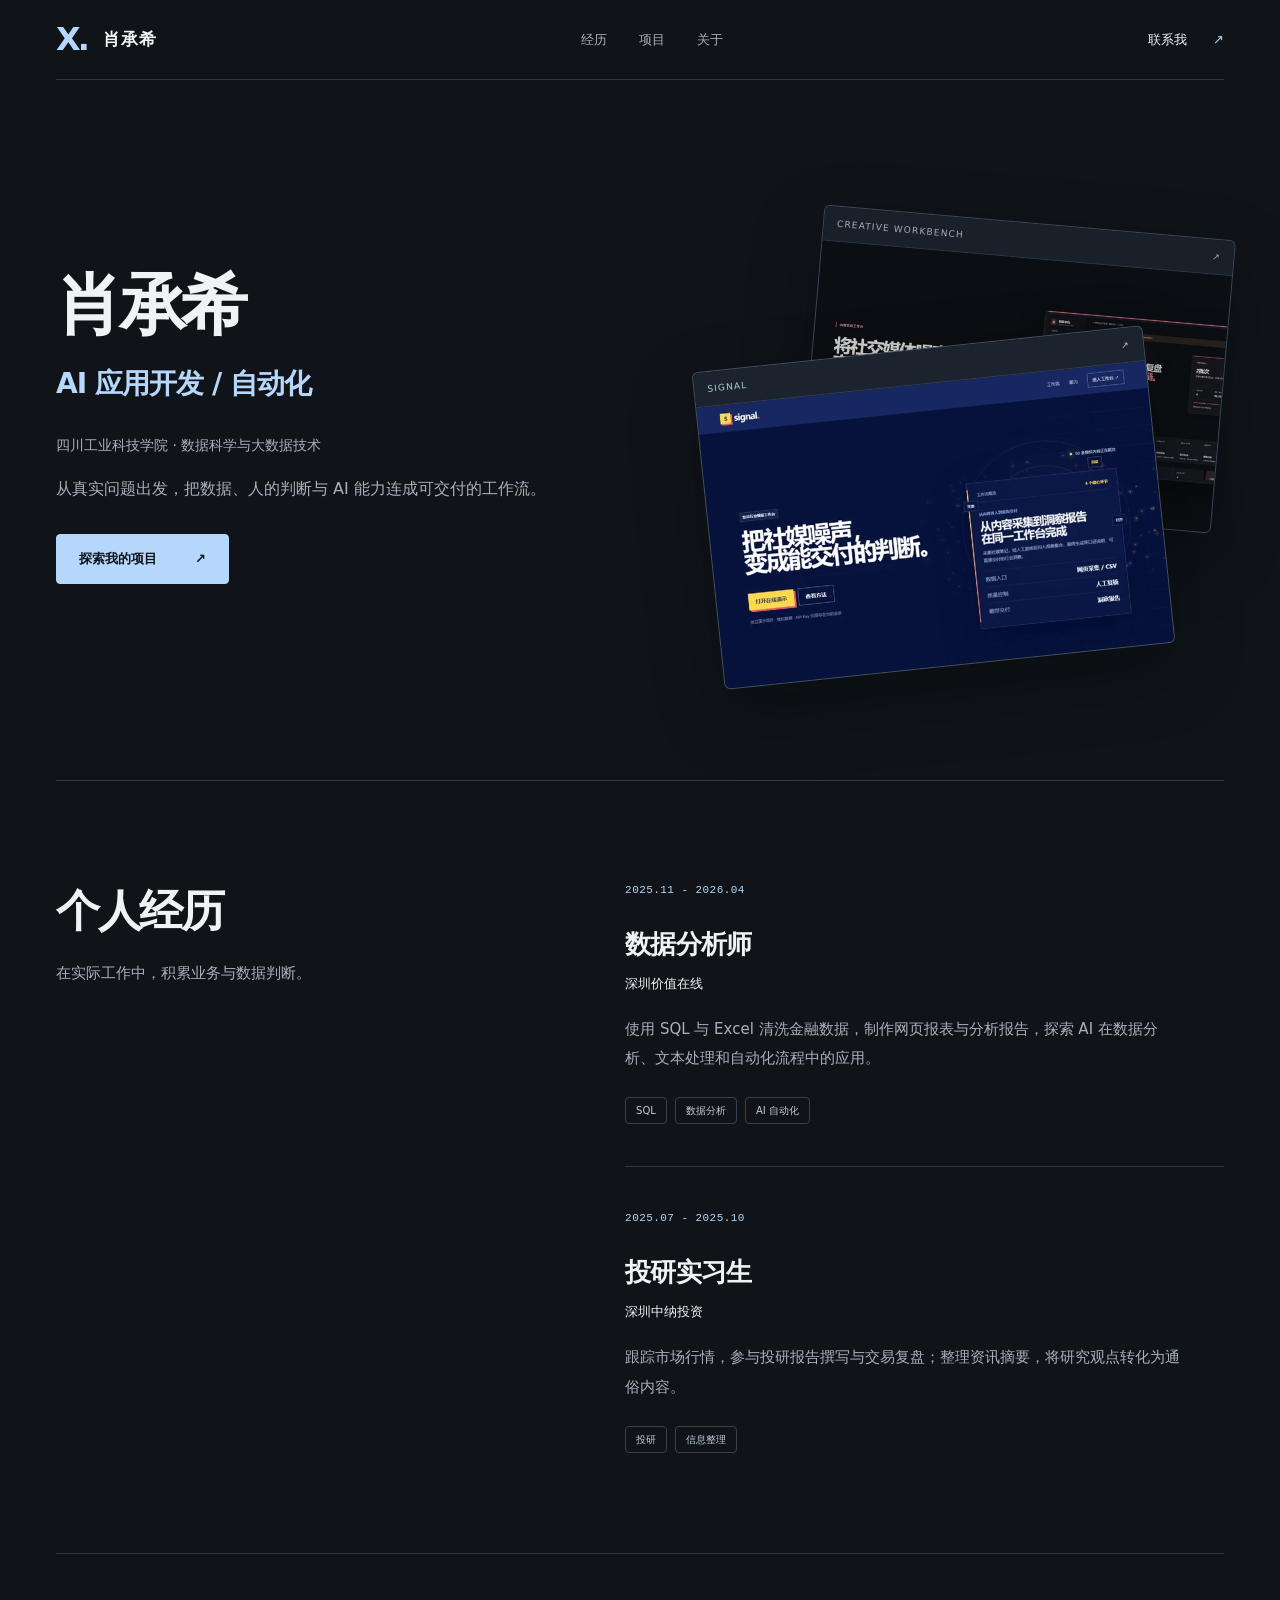
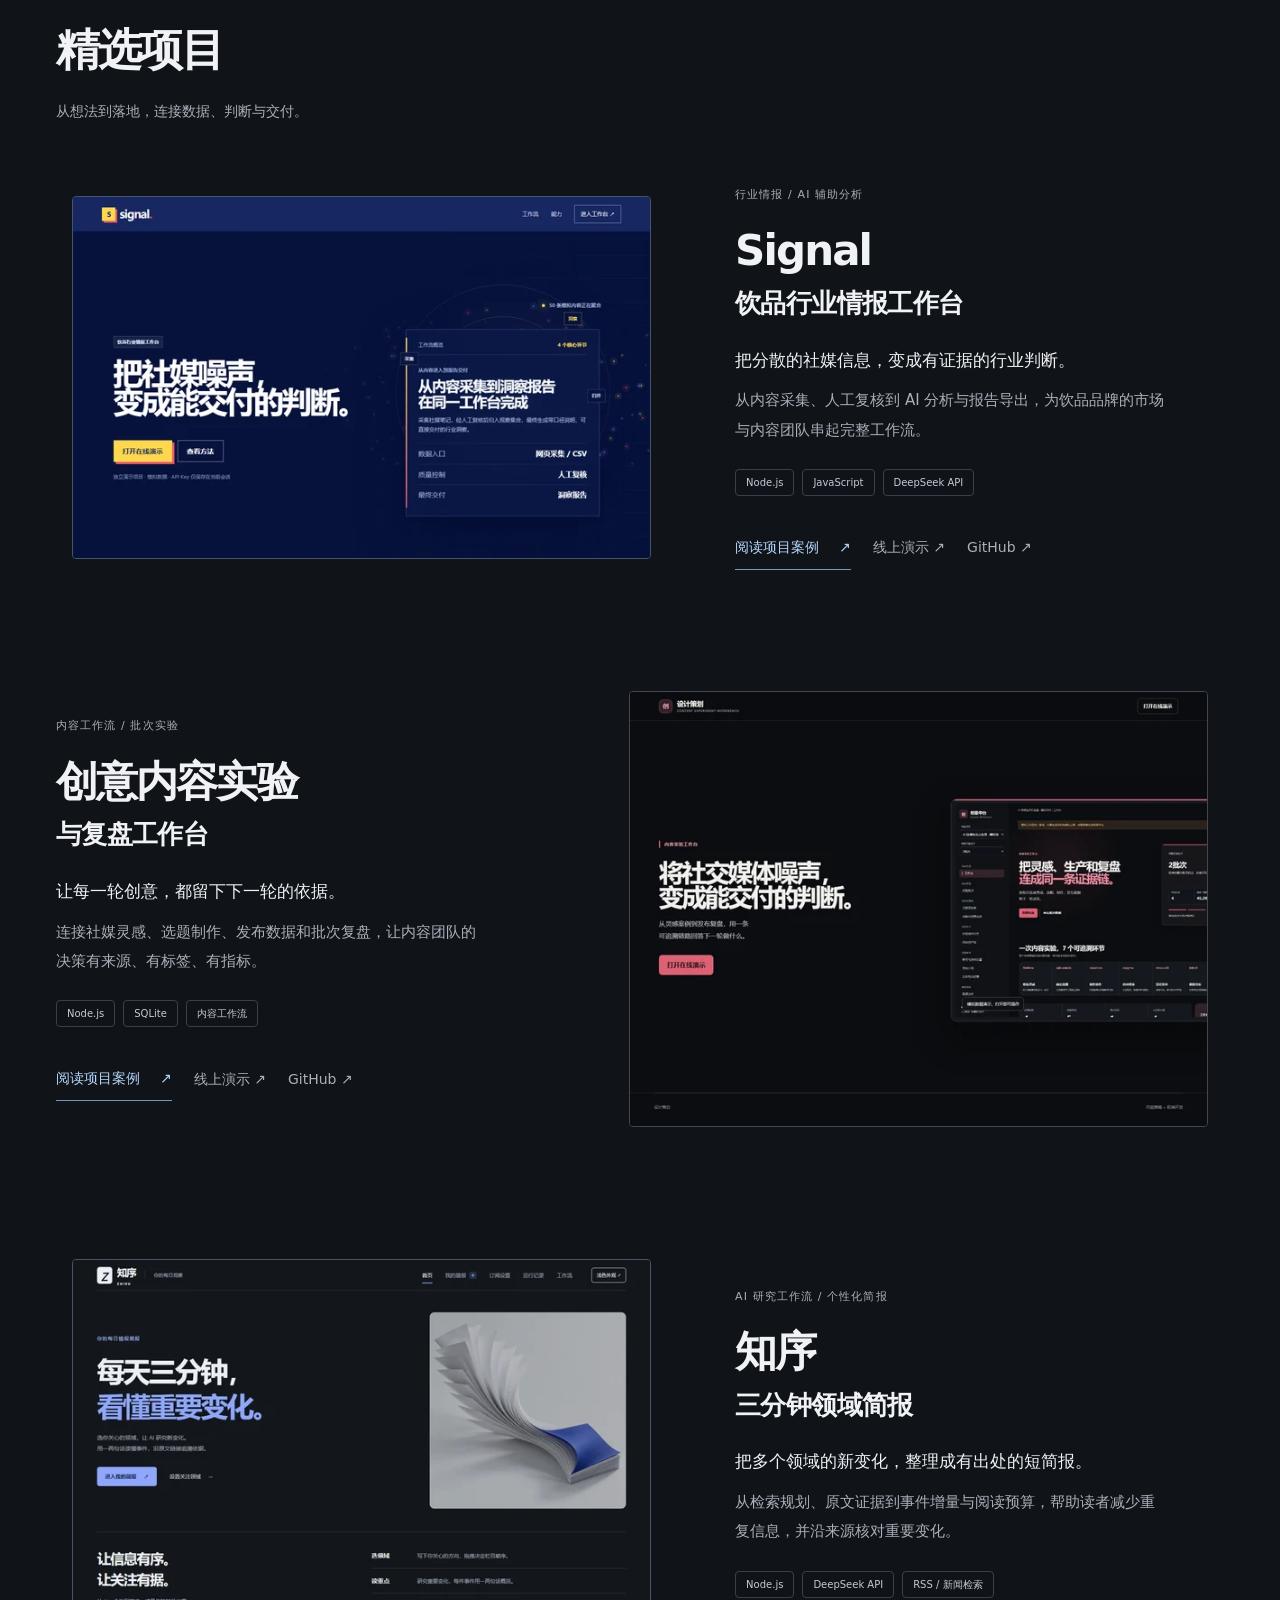
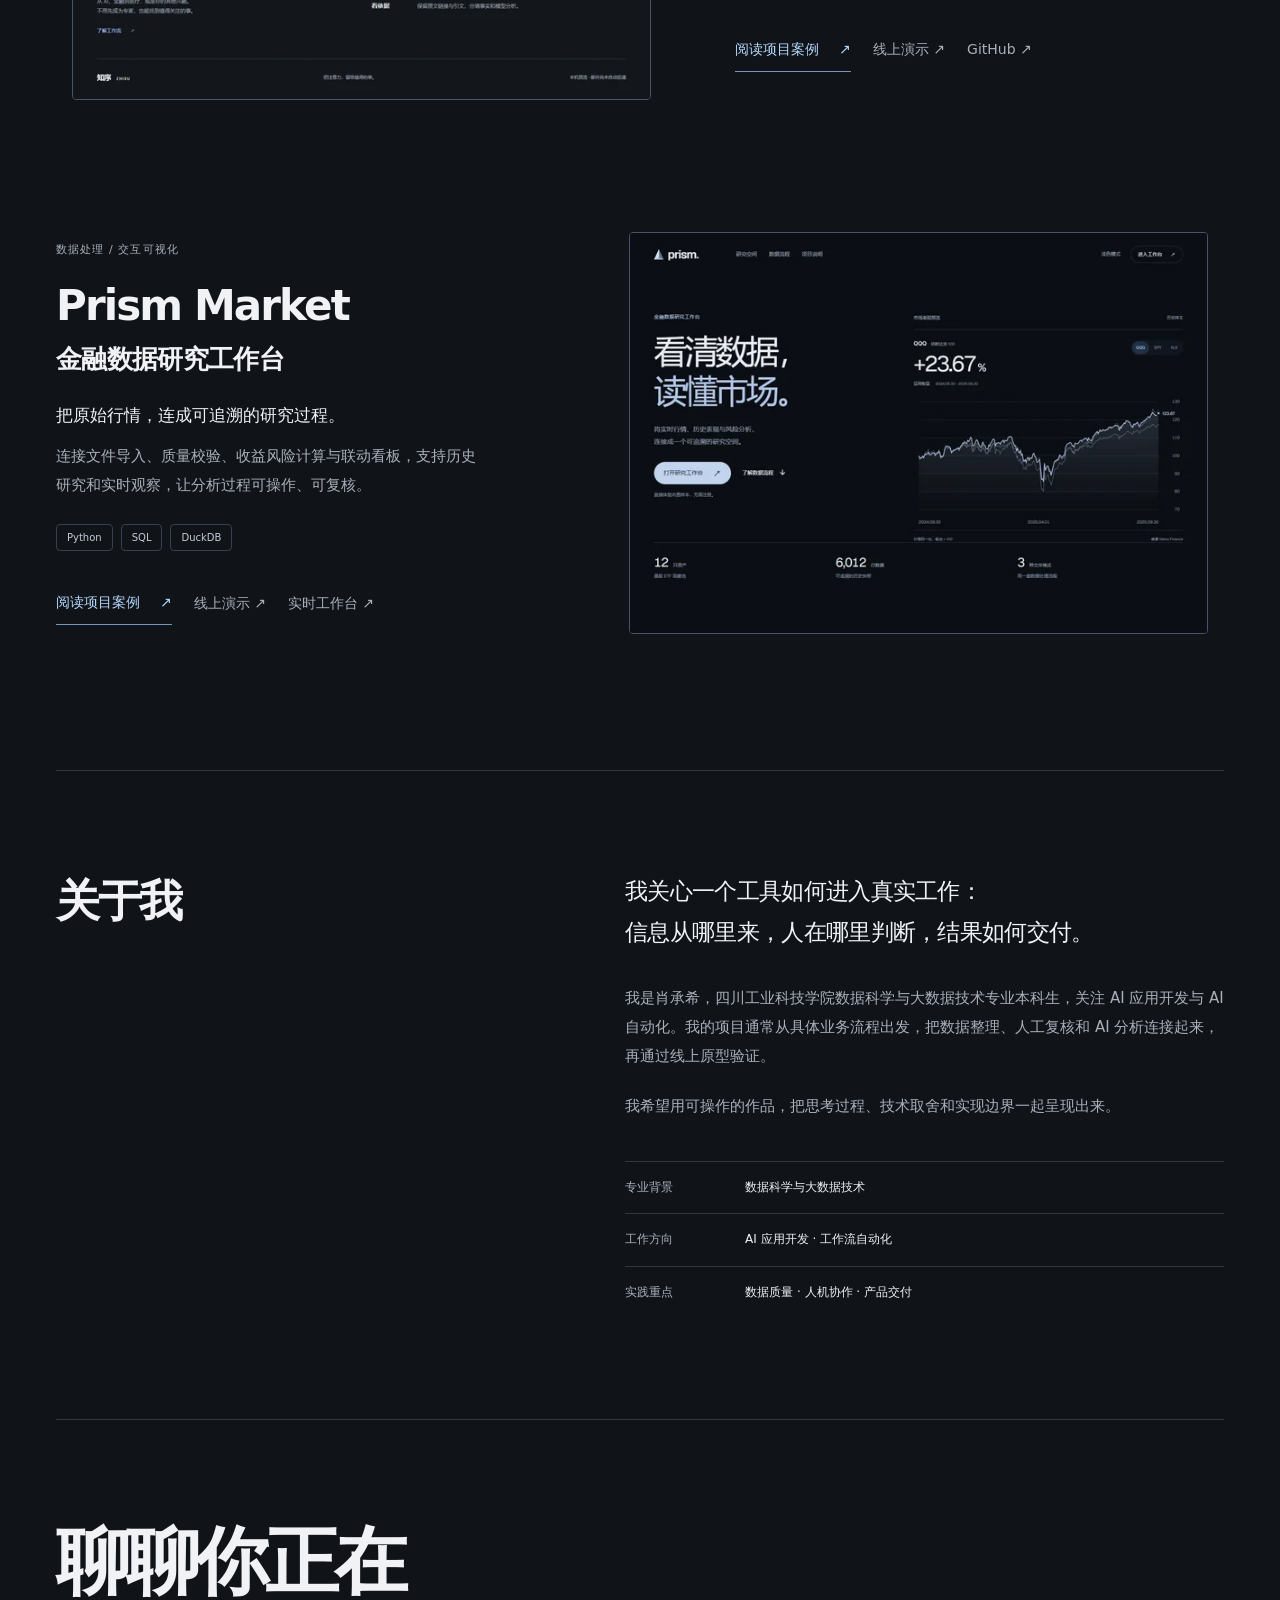
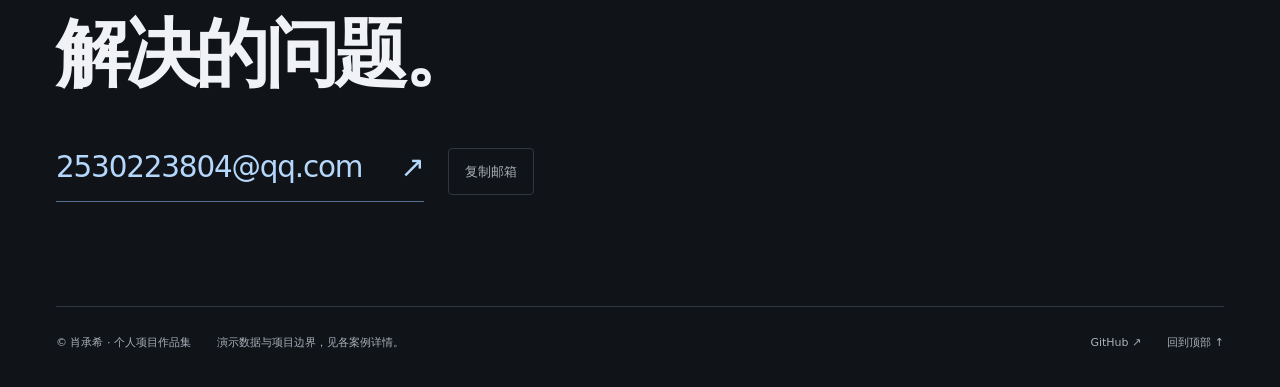
==== commit d0ad3e77: "Add Prism Market portfolio case study" ====
--- a/index.html
+++ b/index.html
@@ -43,6 +43,10 @@
         <a id="zhixu-project" class="work-image" href="projects/zhixu.html" aria-label="查看知序三分钟领域简报完整案例"><img src="assets/zhixu-home-1280.webp" srcset="assets/zhixu-home-640.webp 640w, assets/zhixu-home-1280.webp 1280w" sizes="(max-width: 899px) 90vw, 46vw" width="1280" height="973" alt="知序三分钟领域简报的产品介绍首页" loading="lazy"><span class="image-action" aria-hidden="true">查看案例 ↗</span></a>
         <div class="work-copy"><p class="work-category">AI 研究工作流 / 个性化简报</p><h3><a href="projects/zhixu.html">知序<span>三分钟领域简报</span></a></h3><p>把多个领域的新变化，整理成有出处的短简报。</p><p class="work-description">从检索规划、原文证据到事件增量与阅读预算，帮助读者减少重复信息，并沿来源核对重要变化。</p><ul class="tags" aria-label="项目技术"><li>Node.js</li><li>DeepSeek API</li><li>RSS / 新闻检索</li></ul><div class="work-actions"><a class="text-link" href="projects/zhixu.html">阅读项目案例 <span aria-hidden="true">↗</span></a><a href="https://zhixu-demo.onrender.com/" target="_blank" rel="noopener noreferrer">线上演示 ↗</a><a href="https://github.com/ki22sh0tl-lang/zhixu-demo" target="_blank" rel="noopener noreferrer">GitHub ↗</a></div></div>
       </article>
+      <article id="prism-market-project" class="work-item work-item-reverse" data-reveal>
+        <a class="work-image" href="projects/prism-market.html" aria-label="查看 Prism Market 金融数据研究工作台完整案例"><img src="assets/prism-market-home-1280.webp" srcset="assets/prism-market-home-640.webp 640w, assets/prism-market-home-1280.webp 1280w" sizes="(max-width: 899px) 90vw, 46vw" width="1280" height="889" alt="Prism Market 项目介绍首页，展示真实历史 ETF 曲线和数据流程入口" loading="lazy"><span class="image-action" aria-hidden="true">查看案例 ↗</span></a>
+        <div class="work-copy"><p class="work-category">数据处理 / 交互可视化</p><h3><a href="projects/prism-market.html">Prism Market<span>金融数据研究工作台</span></a></h3><p>把原始行情，连成可追溯的研究过程。</p><p class="work-description">连接文件导入、质量校验、收益风险计算与联动看板，支持历史研究和实时观察，让分析过程可操作、可复核。</p><ul class="tags" aria-label="项目技术"><li>Python</li><li>SQL</li><li>DuckDB</li></ul><div class="work-actions"><a class="text-link" href="projects/prism-market.html">阅读项目案例 <span aria-hidden="true">↗</span></a><a href="https://prism-market-demo.onrender.com/" target="_blank" rel="noopener noreferrer">线上演示 ↗</a><a href="https://prism-market-demo.onrender.com/app?view=live" target="_blank" rel="noopener noreferrer">实时工作台 ↗</a></div></div>
+      </article>
     </section>
     <section id="about" class="about-section editorial-section" aria-labelledby="about-title" data-reveal>
       <div><h2 id="about-title">关于我</h2></div>
--- a/styles.css
+++ b/styles.css
@@ -136,6 +136,8 @@
 .architecture-frame{aspect-ratio:1240/760;border:1px solid var(--line);border-radius:6px;background:#020617;overflow:hidden}
 .signal-architecture-frame{aspect-ratio:1240/560}
 .zhixu-workflow-frame{aspect-ratio:1098/528}
+.prism-dataflow-frame{aspect-ratio:1080/520}
+.detail-title-subline{display:block;font-size:.72em;line-height:1.5;margin-top:8px}
 .architecture-frame iframe{display:block;width:100%;height:100%;border:0}
 .site-footer{padding:30px 0;border-top:1px solid var(--line);font-size:11px;color:var(--text)}
 .site-footer p{max-width:720px;margin:0}
@@ -164,3 +166,4 @@
 @media(max-width:599px){.hero{padding:44px 0;gap:32px}.hero h1{font-size:48px;line-height:1.15;white-space:normal;margin-bottom:20px}.hero h1 span{font-size:clamp(20px,5.5vw,25px);line-height:1.5;margin-top:14px}.hero-education{font-size:13px;max-width:100%;margin-bottom:16px}.screen-caption{font-size:10px;padding:9px 12px}.site-header .section-nav{gap:12px}.site-header .section-nav a{min-width:32px;min-height:44px;text-align:center}.section-heading>p:last-child{font-size:15px}.detail-identity .section-nav a{font-size:13px}.architecture-open{font-size:13px}.architecture-section>.detail-note{font-size:15px}}
 @media(prefers-reduced-motion:reduce){body::before{display:none}}
 @media(max-width:599px){.zhixu-workflow-frame{aspect-ratio:auto;height:405px}}
+@media(max-width:899px){.prism-dataflow-frame{aspect-ratio:auto;height:520px;overflow:auto}.prism-dataflow-frame iframe{width:1080px;max-width:none}}
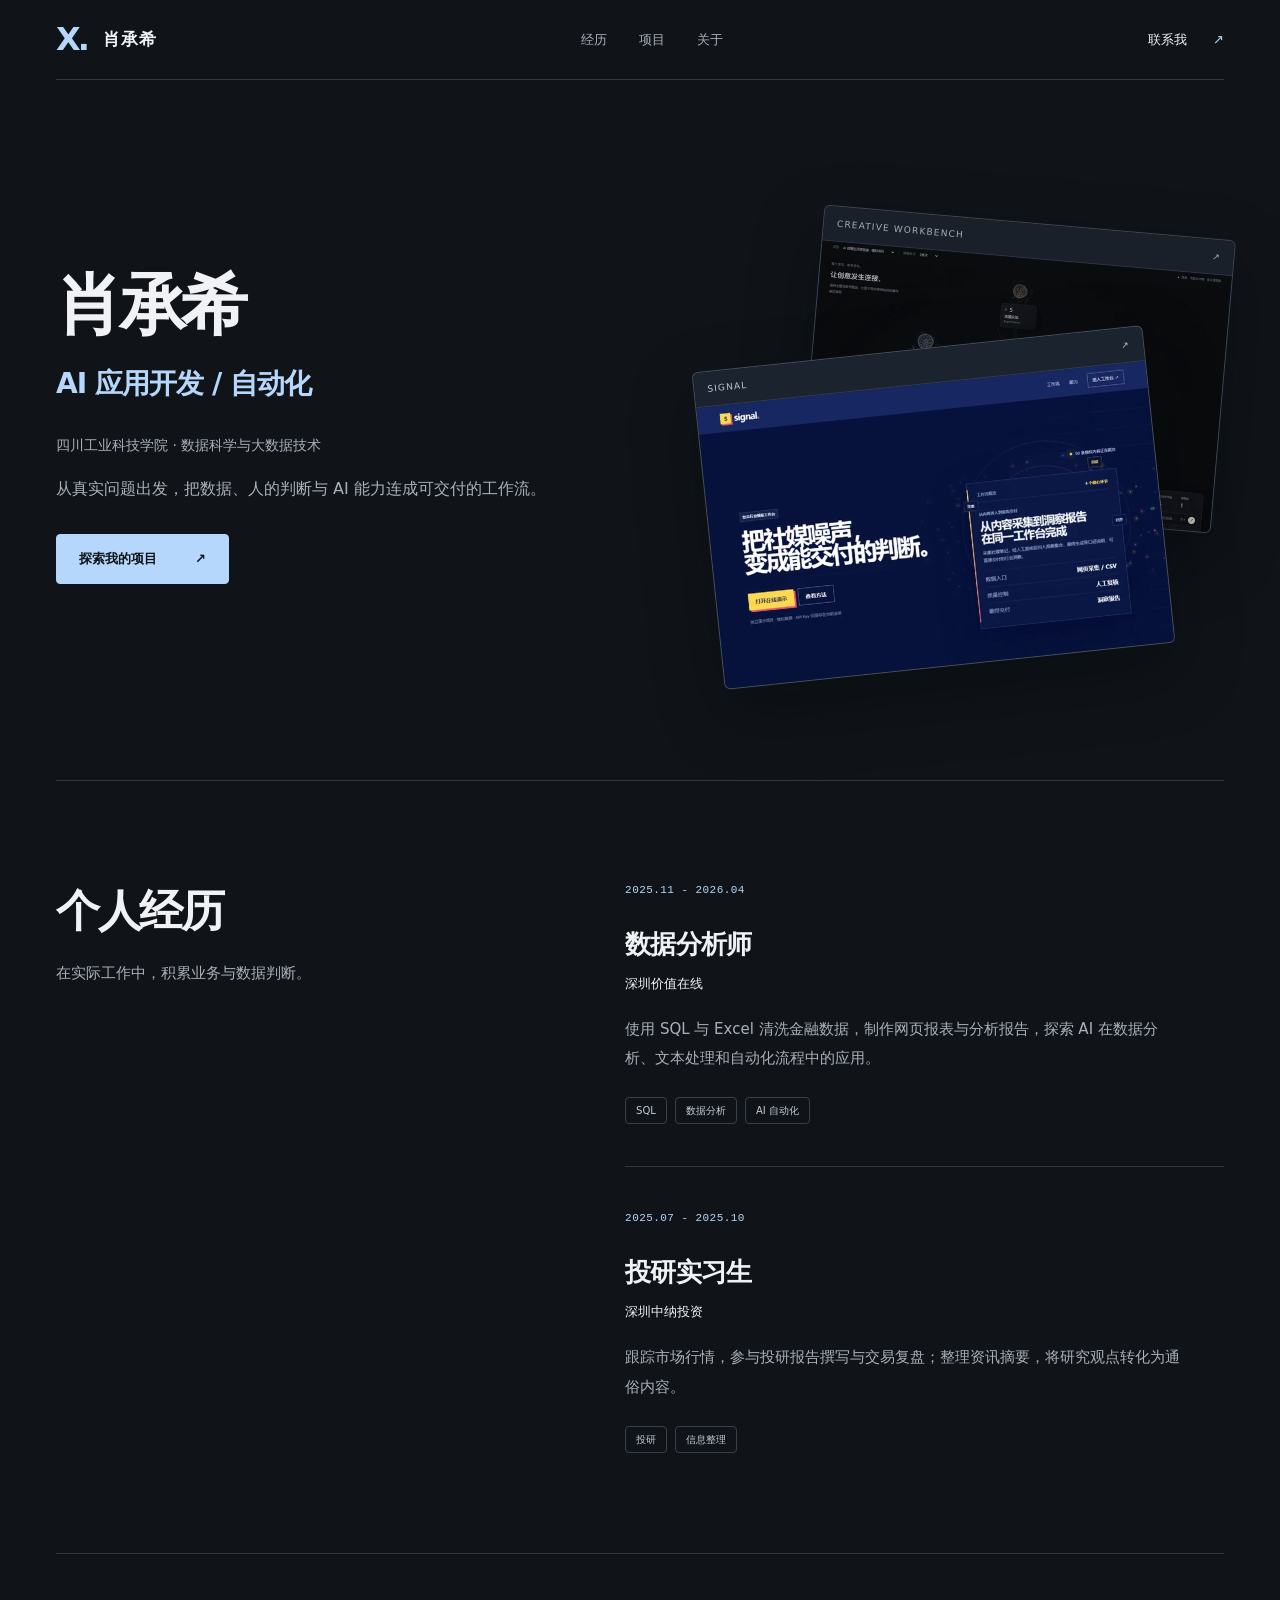
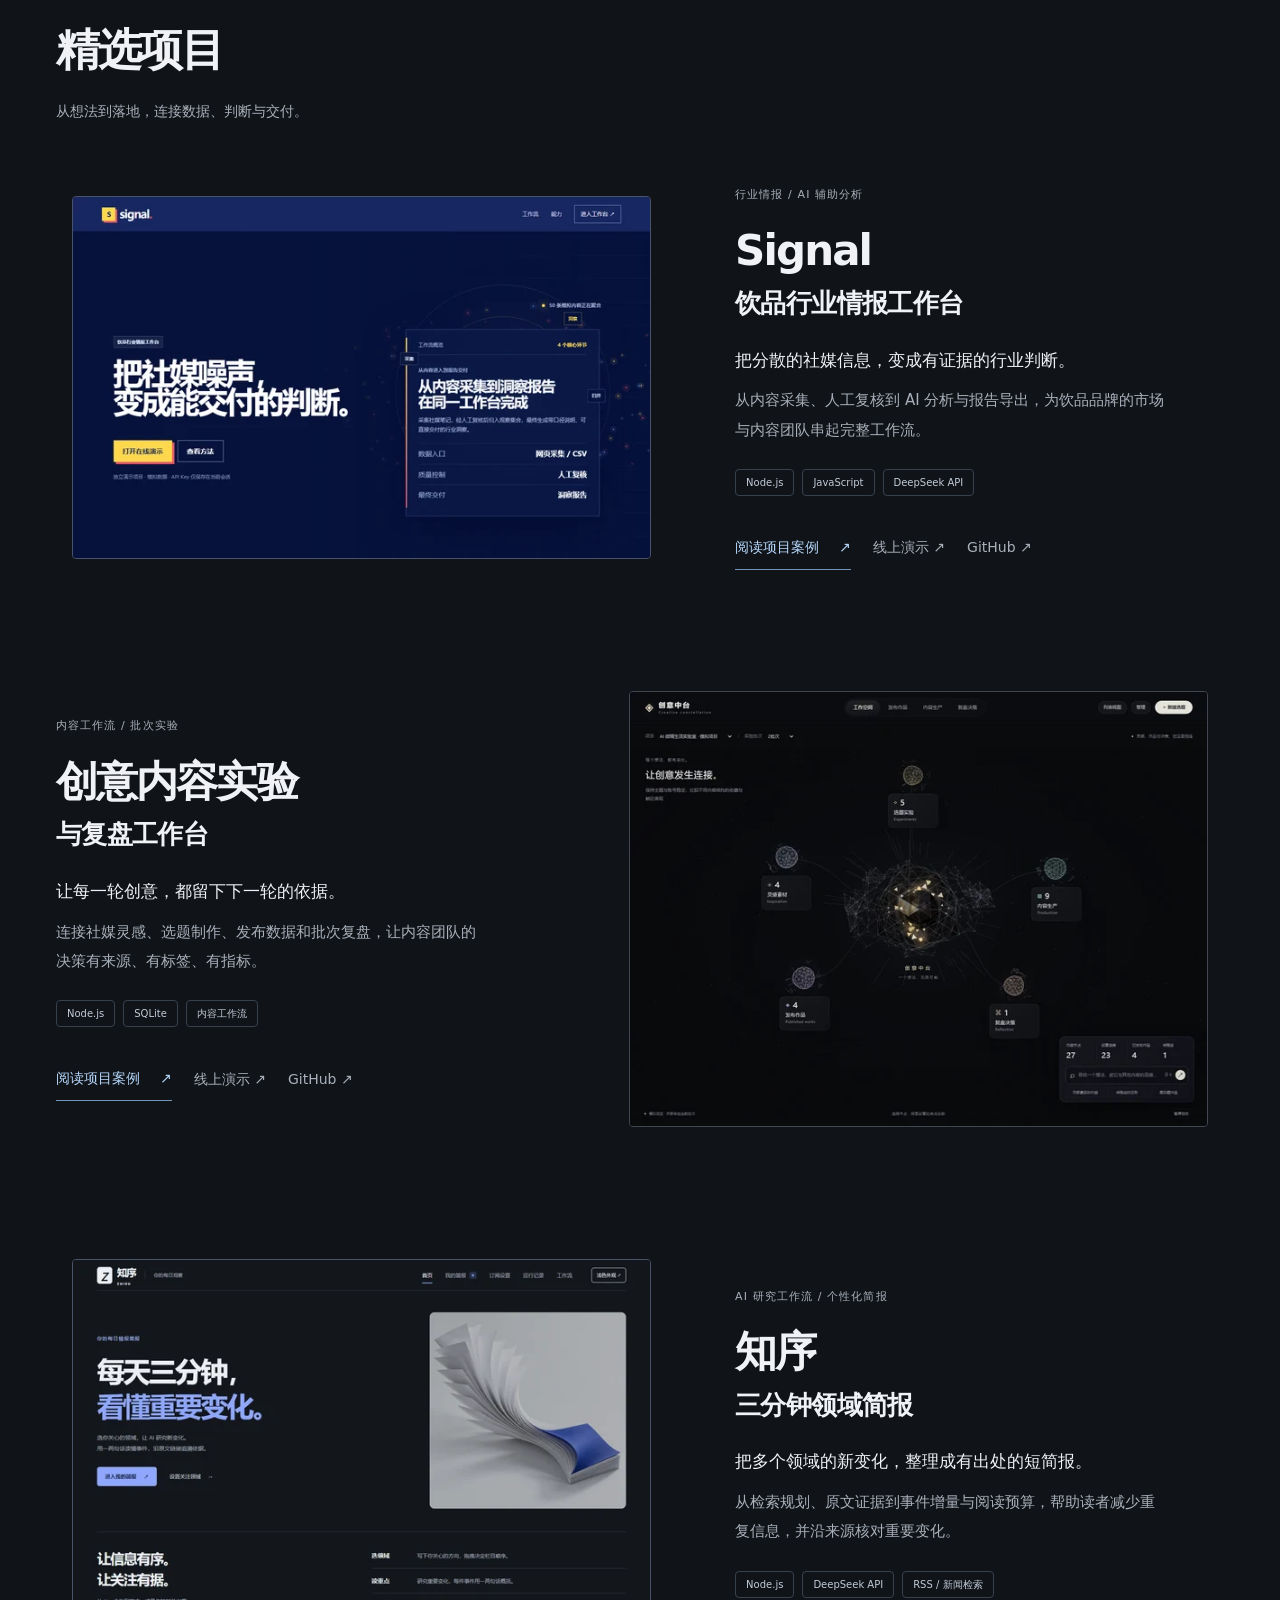
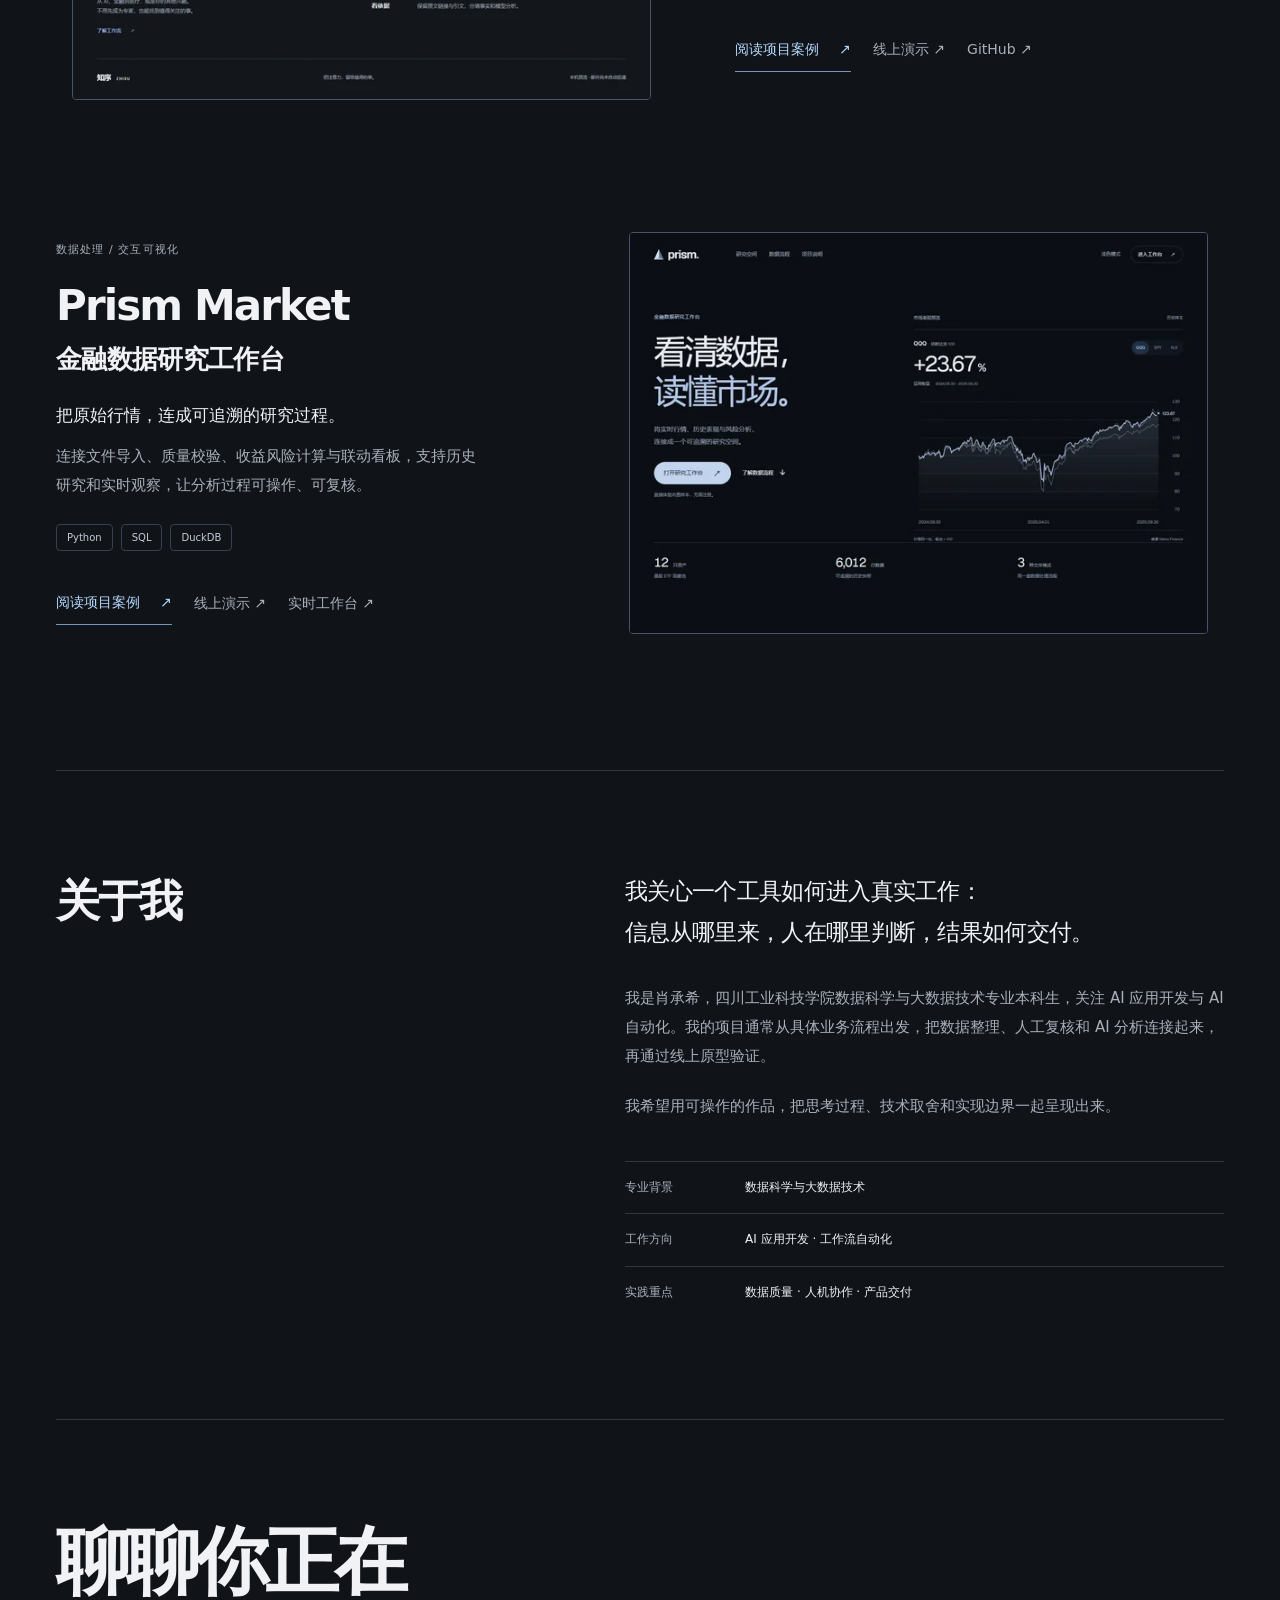
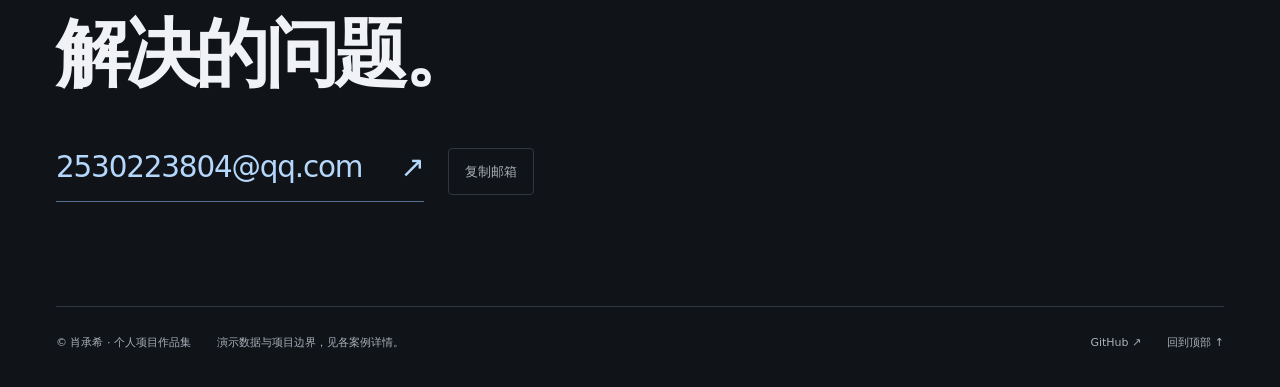
==== commit 5d235701: "Refresh Creative Workbench homepage previews" ====
--- a/index.html
+++ b/index.html
@@ -21,7 +21,7 @@
         <a class="button-link primary" href="#projects">探索我的项目 <span aria-hidden="true">↗</span></a>
       </div>
       <div class="hero-showcase" aria-label="精选项目预览">
-        <a class="hero-screen hero-screen-back" href="projects/creative-workbench.html" aria-label="Creative Workbench，查看创意内容实验与复盘工作台"><span class="screen-caption">CREATIVE WORKBENCH <span aria-hidden="true">↗</span></span><img src="assets/creative-workbench-home-1280.webp" srcset="assets/creative-workbench-home-640.webp 640w, assets/creative-workbench-home-1280.webp 1280w" sizes="(max-width: 899px) 90vw, 46vw" width="1440" height="1083" alt="创意内容实验与复盘工作台介绍首页"></a>
+        <a class="hero-screen hero-screen-back" href="projects/creative-workbench.html" aria-label="Creative Workbench，查看创意内容实验与复盘工作台"><span class="screen-caption">CREATIVE WORKBENCH <span aria-hidden="true">↗</span></span><img src="assets/creative-workbench-home-20261019-1280.webp" srcset="assets/creative-workbench-home-20261019-640.webp 640w, assets/creative-workbench-home-20261019-1280.webp 1280w" sizes="(max-width: 899px) 90vw, 46vw" width="1440" height="1083" alt="创意中台新版首页"></a>
         <a class="hero-screen hero-screen-front" href="projects/signal.html" aria-label="查看 Signal 项目"><span class="screen-caption">SIGNAL <span aria-hidden="true">↗</span></span><img src="assets/signal-preview-1280.webp" srcset="assets/signal-preview-640.webp 640w, assets/signal-preview-1280.webp 1280w" sizes="(max-width: 899px) 90vw, 46vw" width="1280" height="800" alt="Signal 饮品行业情报工作台介绍首页" fetchpriority="high"></a>
       </div>
     </section>
@@ -36,7 +36,7 @@
         <div class="work-copy"><p class="work-category">行业情报 / AI 辅助分析</p><h3><a href="projects/signal.html">Signal<span>饮品行业情报工作台</span></a></h3><p>把分散的社媒信息，变成有证据的行业判断。</p><p class="work-description">从内容采集、人工复核到 AI 分析与报告导出，为饮品品牌的市场与内容团队串起完整工作流。</p><ul class="tags" aria-label="项目技术"><li>Node.js</li><li>JavaScript</li><li>DeepSeek API</li></ul><div class="work-actions"><a class="text-link" href="projects/signal.html">阅读项目案例 <span aria-hidden="true">↗</span></a><a href="https://signal-beverage-intelligence.onrender.com/" target="_blank" rel="noopener noreferrer">线上演示 ↗</a><a href="https://github.com/ki22sh0tl-lang/signal-beverage-intelligence" target="_blank" rel="noopener noreferrer">GitHub ↗</a></div></div>
       </article>
       <article class="work-item work-item-reverse" data-reveal>
-        <a class="work-image creative-image" href="projects/creative-workbench.html" aria-label="查看创意内容实验与复盘工作台完整案例"><img src="assets/creative-workbench-home-1280.webp" srcset="assets/creative-workbench-home-640.webp 640w, assets/creative-workbench-home-1280.webp 1280w" sizes="(max-width: 899px) 90vw, 46vw" width="1440" height="1083" alt="创意内容实验与复盘工作台项目介绍首页" loading="lazy"><span class="image-action" aria-hidden="true">查看案例 ↗</span></a>
+        <a class="work-image creative-image" href="projects/creative-workbench.html" aria-label="查看创意内容实验与复盘工作台完整案例"><img src="assets/creative-workbench-home-20261019-1280.webp" srcset="assets/creative-workbench-home-20261019-640.webp 640w, assets/creative-workbench-home-20261019-1280.webp 1280w" sizes="(max-width: 899px) 90vw, 46vw" width="1440" height="1083" alt="创意中台新版首页，展示灵感、选题、内容生产和复盘之间的连接" loading="lazy"><span class="image-action" aria-hidden="true">查看案例 ↗</span></a>
         <div class="work-copy"><p class="work-category">内容工作流 / 批次实验</p><h3><a href="projects/creative-workbench.html">创意内容实验<span>与复盘工作台</span></a></h3><p>让每一轮创意，都留下下一轮的依据。</p><p class="work-description">连接社媒灵感、选题制作、发布数据和批次复盘，让内容团队的决策有来源、有标签、有指标。</p><ul class="tags" aria-label="项目技术"><li>Node.js</li><li>SQLite</li><li>内容工作流</li></ul><div class="work-actions"><a class="text-link" href="projects/creative-workbench.html">阅读项目案例 <span aria-hidden="true">↗</span></a><a href="https://creative-workbench-2lh9.onrender.com/app#tags" target="_blank" rel="noopener noreferrer">线上演示 ↗</a><a href="https://github.com/ki22sh0tl-lang/creative-workbench" target="_blank" rel="noopener noreferrer">GitHub ↗</a></div></div>
       </article>
       <article class="work-item" data-reveal>
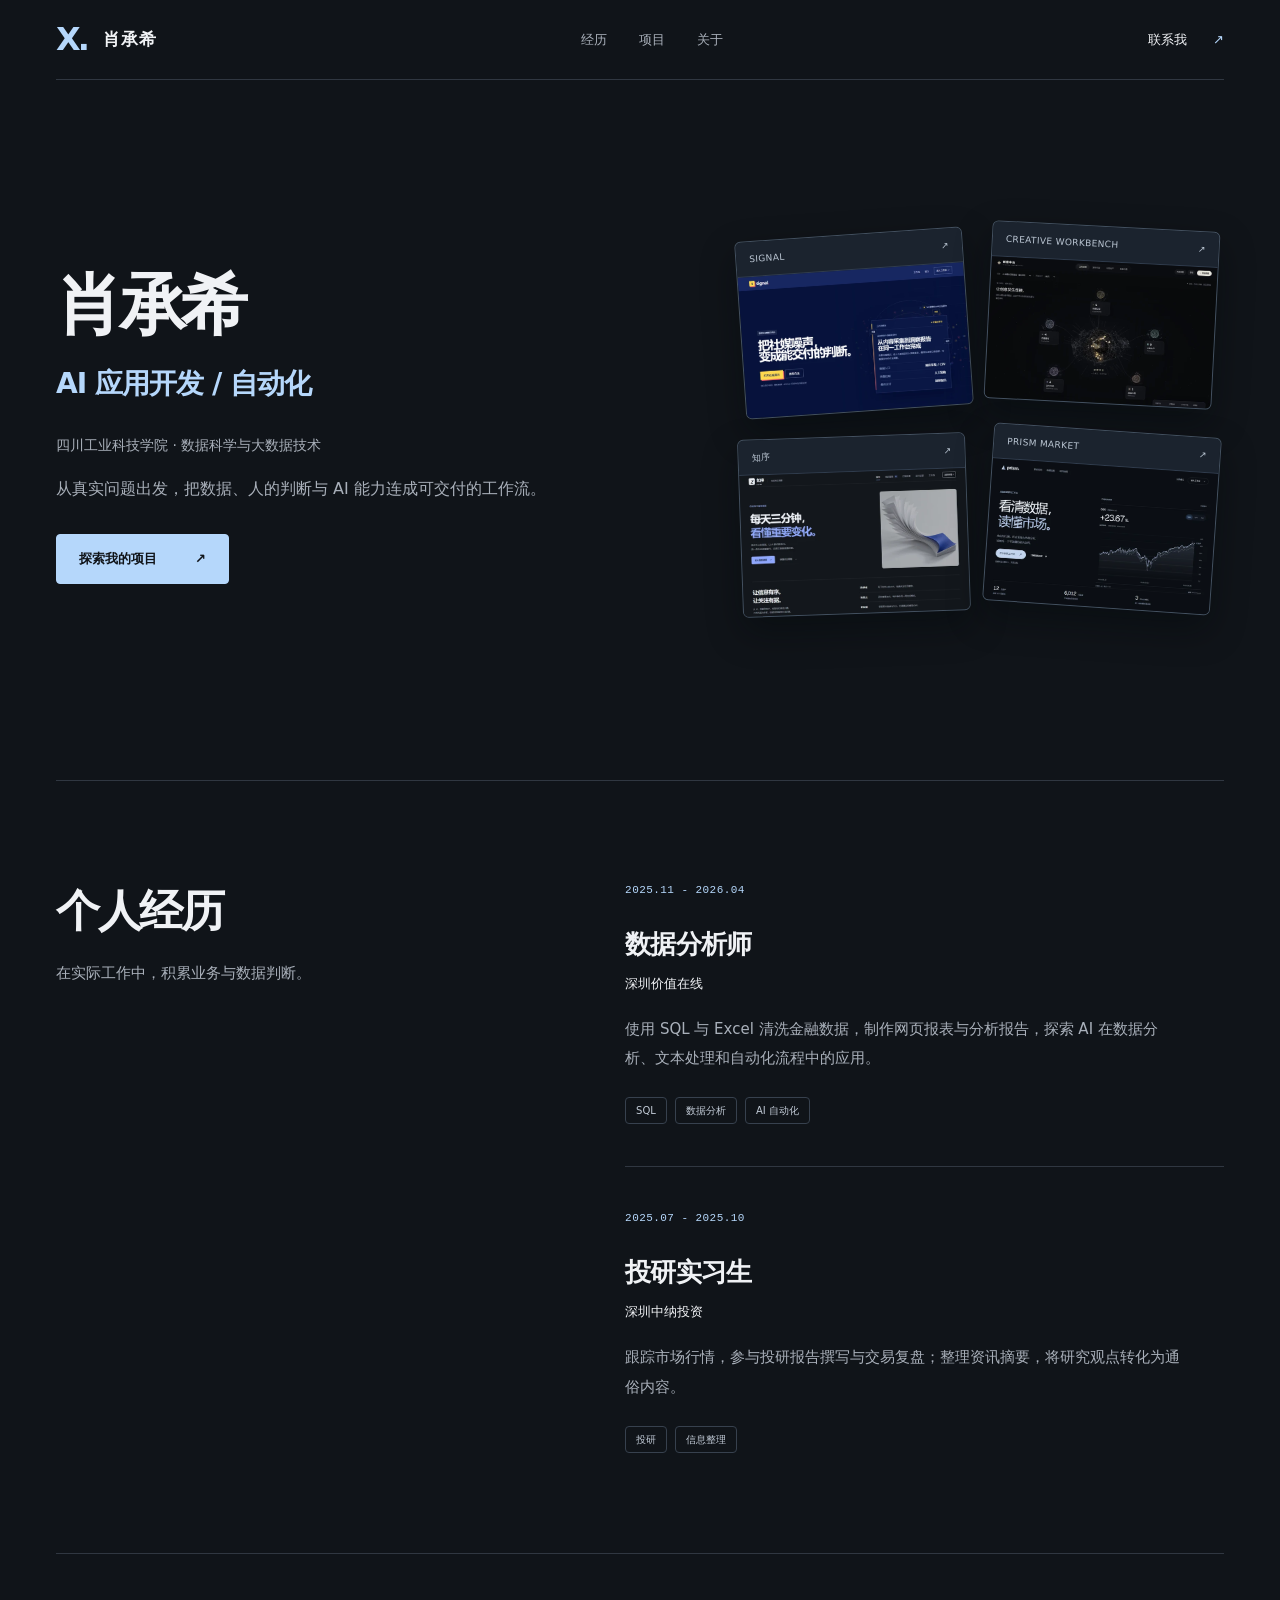
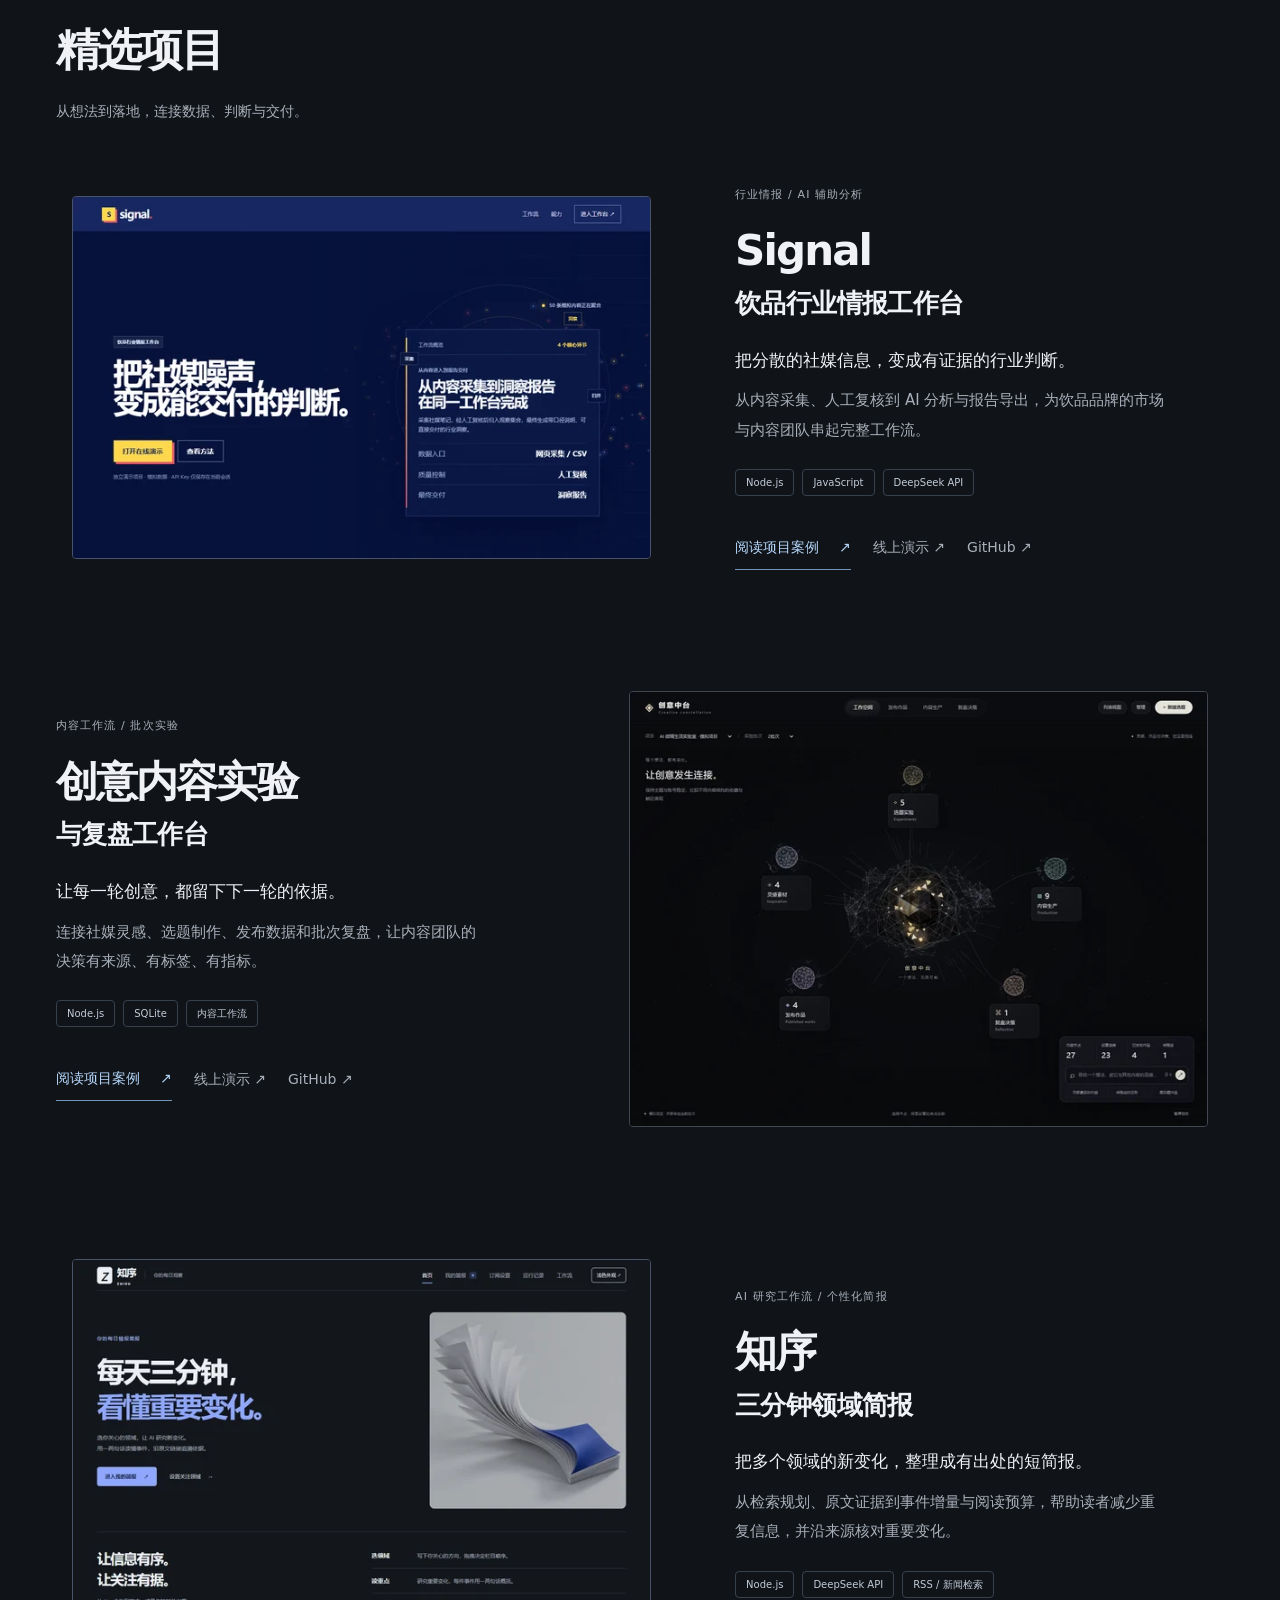
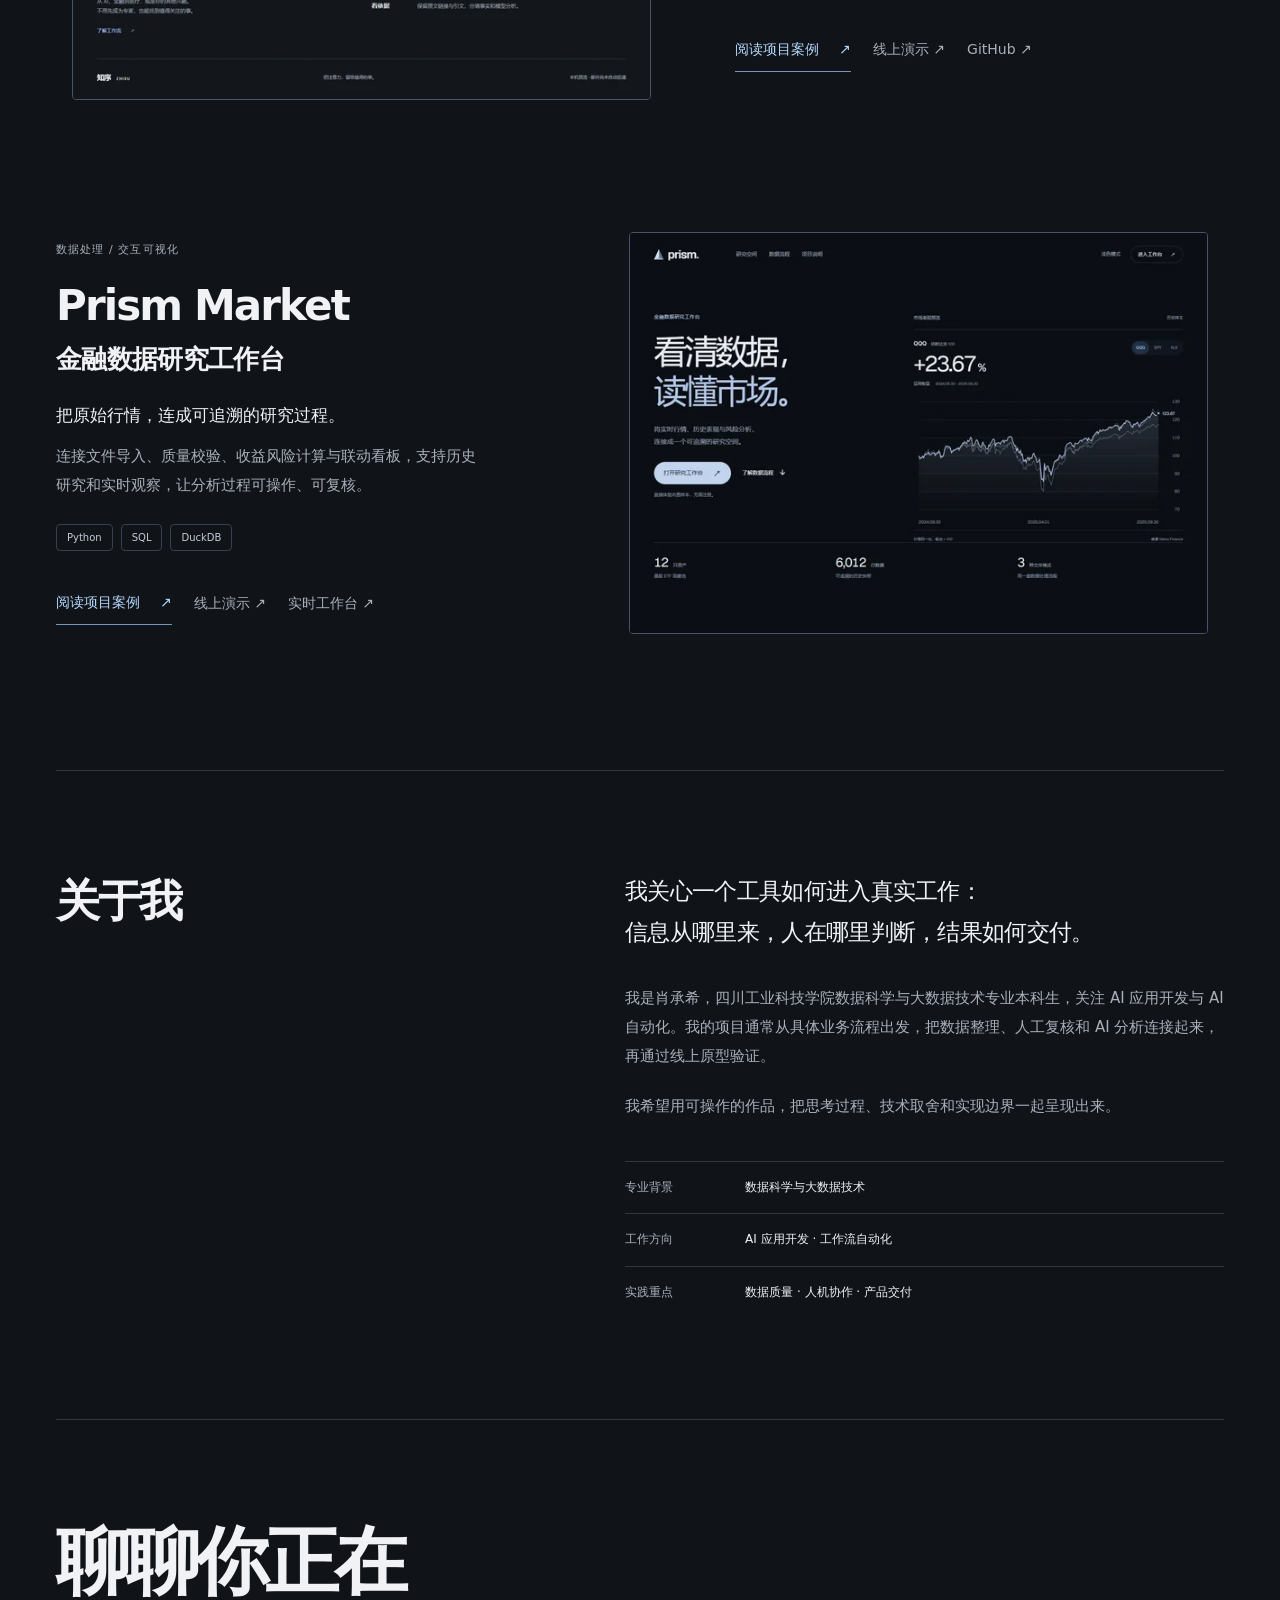
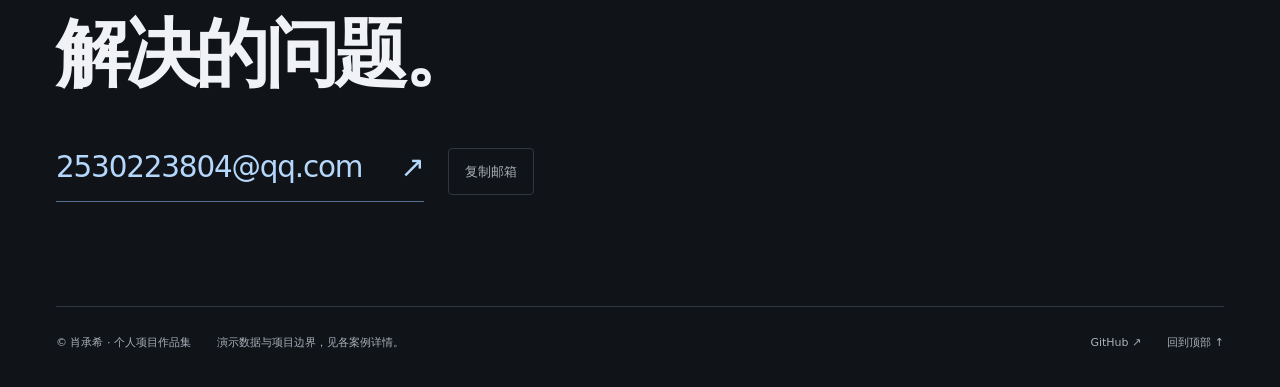
==== commit e4786f86: "Show all four project previews in homepage hero" ====
--- a/index.html
+++ b/index.html
@@ -21,8 +21,10 @@
         <a class="button-link primary" href="#projects">探索我的项目 <span aria-hidden="true">↗</span></a>
       </div>
       <div class="hero-showcase" aria-label="精选项目预览">
-        <a class="hero-screen hero-screen-back" href="projects/creative-workbench.html" aria-label="Creative Workbench，查看创意内容实验与复盘工作台"><span class="screen-caption">CREATIVE WORKBENCH <span aria-hidden="true">↗</span></span><img src="assets/creative-workbench-home-20261019-1280.webp" srcset="assets/creative-workbench-home-20261019-640.webp 640w, assets/creative-workbench-home-20261019-1280.webp 1280w" sizes="(max-width: 899px) 90vw, 46vw" width="1440" height="1083" alt="创意中台新版首页"></a>
-        <a class="hero-screen hero-screen-front" href="projects/signal.html" aria-label="查看 Signal 项目"><span class="screen-caption">SIGNAL <span aria-hidden="true">↗</span></span><img src="assets/signal-preview-1280.webp" srcset="assets/signal-preview-640.webp 640w, assets/signal-preview-1280.webp 1280w" sizes="(max-width: 899px) 90vw, 46vw" width="1280" height="800" alt="Signal 饮品行业情报工作台介绍首页" fetchpriority="high"></a>
+        <a class="hero-screen" href="projects/signal.html" aria-label="查看 Signal 饮品行业情报工作台案例"><span class="screen-caption">SIGNAL <span aria-hidden="true">↗</span></span><img src="assets/signal-preview-1280.webp" srcset="assets/signal-preview-640.webp 640w, assets/signal-preview-1280.webp 1280w" sizes="(max-width: 899px) 45vw, 23vw" width="1280" height="800" alt="Signal 饮品行业情报工作台介绍首页" fetchpriority="high"></a>
+        <a class="hero-screen" href="projects/creative-workbench.html" aria-label="查看创意内容实验与复盘工作台案例"><span class="screen-caption">CREATIVE WORKBENCH <span aria-hidden="true">↗</span></span><img src="assets/creative-workbench-home-20261019-1280.webp" srcset="assets/creative-workbench-home-20261019-640.webp 640w, assets/creative-workbench-home-20261019-1280.webp 1280w" sizes="(max-width: 899px) 45vw, 23vw" width="1440" height="1083" alt="创意中台新版首页"></a>
+        <a class="hero-screen" href="projects/zhixu.html" aria-label="查看知序三分钟领域简报案例"><span class="screen-caption">知序 <span aria-hidden="true">↗</span></span><img src="assets/zhixu-home-1280.webp" srcset="assets/zhixu-home-640.webp 640w, assets/zhixu-home-1280.webp 1280w" sizes="(max-width: 899px) 45vw, 23vw" width="1280" height="973" alt="知序三分钟领域简报的产品介绍首页"></a>
+        <a class="hero-screen" href="projects/prism-market.html" aria-label="查看 Prism Market 金融数据研究工作台案例"><span class="screen-caption">PRISM MARKET <span aria-hidden="true">↗</span></span><img src="assets/prism-market-home-1280.webp" srcset="assets/prism-market-home-640.webp 640w, assets/prism-market-home-1280.webp 1280w" sizes="(max-width: 899px) 45vw, 23vw" width="1280" height="889" alt="Prism Market 金融数据研究工作台介绍首页"></a>
       </div>
     </section>
     <section id="experience" class="experience-section editorial-section" aria-labelledby="experience-title" data-reveal>
--- a/styles.css
+++ b/styles.css
@@ -40,13 +40,15 @@
 .button-link:hover{border-color:var(--accent);background:rgb(181 215 251 / .05);color:var(--heading)}
 .button-link.primary{background:var(--accent);border-color:var(--accent);color:#101419}
 .button-link.primary:hover{background:#d2e7ff;border-color:#d2e7ff;color:#101419}
-.hero-showcase{position:relative;height:450px;perspective:1400px}
-.hero-screen{position:absolute;display:block;border:1px solid #43505f;border-radius:6px;background:#111820;overflow:hidden;box-shadow:0 25px 65px #03070b66;transition:transform .65s var(--ease),border-color .3s}
-.hero-screen img{width:100%;aspect-ratio:16/10;object-fit:cover}
-.screen-caption{display:flex;justify-content:space-between;align-items:center;padding:9px 13px;font-size:9px;letter-spacing:.13em;color:#bbc6d3;background:#1b232e;border-bottom:1px solid #303c4d}
-.hero-screen-back{width:84%;top:5%;right:0;transform:rotate(5deg);opacity:.85}
-.hero-screen-front{width:92%;top:33%;left:-5%;transform:rotate(-6deg)}
-.hero-screen:hover{transform:rotate(0) translateY(-8px);border-color:var(--accent);z-index:2;opacity:1}
+.hero-showcase{position:relative;display:grid;grid-template-columns:repeat(2,minmax(0,1fr));gap:20px;height:auto;padding:12px 8px 32px;perspective:1400px}
+.hero-screen{position:relative;display:block;min-width:0;border:1px solid #43505f;border-radius:6px;background:#111820;overflow:hidden;box-shadow:0 15px 35px #03070b66;transition:transform .3s var(--ease),border-color .3s}
+.hero-screen img{width:100%;aspect-ratio:16/10;object-fit:cover;object-position:top}
+.screen-caption{display:flex;justify-content:space-between;align-items:center;padding:9px 13px;font-size:9px;letter-spacing:.04em;color:#bbc6d3;background:#1b232e;border-bottom:1px solid #303c4d}
+.hero-screen:nth-child(1){transform:translateY(8px) rotate(-4deg)}
+.hero-screen:nth-child(2){transform:rotate(3deg)}
+.hero-screen:nth-child(3){transform:translateY(12px) rotate(-2deg)}
+.hero-screen:nth-child(4){transform:translateY(6px) rotate(4deg)}
+.hero-screen:hover,.hero-screen:focus-visible{transform:translateY(-4px) rotate(0);border-color:var(--accent);z-index:2}
 .work-section{padding:66px 0 120px;border-top:1px solid var(--line)}
 .section-heading{margin-bottom:56px}
 .section-heading .section-kicker{margin-bottom:20px}
@@ -157,13 +159,13 @@
 @media(max-width:599px){.case-heading{font-size:21px;margin-bottom:18px}.architecture-section .case-heading{font-size:22px}.diagram-hint{display:block;font-size:12px;margin:0 0 14px}.architecture-frame{aspect-ratio:auto;height:492px;overflow:auto}.signal-architecture-frame{height:365px}.architecture-frame iframe{width:800px;max-width:none}.site-footer a{white-space:nowrap}}
 @media(min-width:1024px) and (prefers-reduced-motion:no-preference){.hero-copy{animation:hero-arrive .9s var(--ease) both}.hero-showcase{animation:hero-arrive 1.2s .12s var(--ease) both}}
 @keyframes hero-arrive{from{opacity:0;translate:0 24px}to{opacity:1;translate:0 0}}
-@media(max-width:1199px){.site-header,.home-main,.home-footer,.page-shell{width:calc(100% - 72px)}.hero{min-height:630px;gap:18px}.hero h1{font-size:5.4vw}.hero-showcase{height:360px}.work-item{gap:40px}.work-image{padding:10px}.work-copy h3{font-size:34px}.work-copy h3 span{font-size:23px}.editorial-section{gap:54px}.detail-identity .section-nav{gap:20px}}
-@media(max-width:899px){.hero{grid-template-columns:1fr;min-height:auto;padding:76px 0 60px;gap:40px}.hero h1{font-size:clamp(46px,8vw,70px)}.hero-intro{max-width:610px}.hero-showcase{width:min(600px,85%);justify-self:center;height:420px;margin-top:10px}.hero-screen-front{width:86%;left:-3%}.hero-screen-back{width:75%}.work-item,.work-item-reverse{grid-template-columns:1fr;gap:30px;margin-bottom:72px}.work-item-reverse .work-image,.work-item-reverse .work-copy{grid-column:auto;grid-row:auto}.work-image{aspect-ratio:auto;padding:0}.work-image img{max-height:100%;object-fit:contain}.work-copy{max-width:640px}.work-copy h3{font-size:38px}.work-copy h3 span{font-size:26px}.work-copy h3 a{display:block}.work-description{max-width:600px}.editorial-section{grid-template-columns:1fr;gap:28px;padding:70px 0}.editorial-section h2 br{display:none}.detail-identity{flex-wrap:wrap;gap:0;padding-top:18px}.detail-identity .detail-brand{width:100%;font-size:18px;margin-bottom:8px}.detail-identity .section-nav{width:100%;justify-content:space-between;gap:18px;overflow:auto;padding-bottom:10px}.detail-identity .section-nav a{font-size:11px}.signal-detail-shell>main{padding-top:54px}.detail-section{grid-template-columns:160px 1fr;gap:0 30px}.home-footer{flex-wrap:wrap;gap:14px 24px}.home-footer p{flex-basis:55%}}
-@media(max-width:599px){.site-header,.home-main,.home-footer,.page-shell{width:calc(100% - 40px)}.site-header{height:76px;gap:16px}.brand{font-size:14px;gap:8px}.brand-mark{font-size:25px}.site-header .section-nav{gap:18px}.site-header .section-nav a{font-size:13px}.header-contact{display:none}.hero{padding:54px 0 48px;gap:30px}.eyebrow{font-size:9px;letter-spacing:.12em;margin-bottom:25px}.hero h1{font-size:clamp(34px,7.6vw,46px);letter-spacing:-.05em;line-height:1.4;margin-bottom:24px}.hero-intro{font-size:15px;line-height:1.85}.hero-intro br{display:none}.button-link{font-size:14px;min-height:48px;padding:12px 18px;gap:24px}.hero-showcase{width:94%;height:300px;margin-top:8px}.hero-screen-back{width:75%;top:0}.hero-screen-front{width:89%;top:31%;left:0}.screen-caption{font-size:8px;padding:7px 10px}.work-section{padding:48px 0 64px}.section-heading{margin-bottom:32px}.section-kicker{font-size:9px;margin-bottom:18px}.section-heading h2,.editorial-section h2{font-size:30px;line-height:1.4}.section-heading>p:last-child{font-size:13px;line-height:1.9}.work-item{gap:26px;margin-bottom:58px}.work-image{aspect-ratio:auto;padding:0}.work-copy h3{font-size:33px;margin-bottom:18px}.work-copy h3 span{font-size:23px}.work-category{font-size:10px;margin-bottom:13px}.work-copy>p:not(.work-category):not(.work-description){font-size:16px}.work-description{font-size:15px}.work-actions{gap:8px 18px;margin-top:23px;font-size:13px}.tags{margin-top:18px;gap:6px}.tags li{font-size:10px;padding:3px 8px}.editorial-section{padding:54px 0;gap:18px}.about-copy .about-lead{font-size:19px}.about-copy>p{font-size:15px}.profile-facts>div{grid-template-columns:75px 1fr;gap:12px;font-size:13px}.experience-list h3{font-size:23px}.contact-section{padding:58px 0 64px}.contact-section h2{font-size:42px;margin-bottom:28px}.contact-row{gap:20px}.contact-email{font-size:20px}.contact-email span{margin-left:14px}.home-footer{font-size:10px;padding:24px 0;gap:12px 20px}.home-footer p{flex-basis:100%;order:3}.home-footer>a:first-of-type{margin-left:auto}.detail-title{font-size:34px;line-height:1.4}.detail-lead{font-size:16px}.detail-overline{font-size:10px}.detail-actions{gap:10px;margin-bottom:30px}.detail-actions .button-link{gap:16px}.content-section{margin-bottom:58px}.detail-section{display:block;margin-top:44px;padding-top:24px}.detail-section h3{font-size:21px;margin-bottom:18px}.detail-section>p,.detail-section>ol{font-size:15px;line-height:1.95}.architecture-section.content-section{margin-top:44px;padding-top:24px}.architecture-section h3{font-size:22px}.architecture-section>.detail-note{font-size:13px}.architecture-open{font-size:11px}.architecture-frame{border-radius:4px}.site-footer{font-size:10px}.detail-identity .section-nav{gap:22px;justify-content:flex-start}}
+@media(max-width:1199px){.site-header,.home-main,.home-footer,.page-shell{width:calc(100% - 72px)}.hero{min-height:630px;gap:18px}.hero h1{font-size:5.4vw}.work-item{gap:40px}.work-image{padding:10px}.work-copy h3{font-size:34px}.work-copy h3 span{font-size:23px}.editorial-section{gap:54px}.detail-identity .section-nav{gap:20px}}
+@media(max-width:899px){.hero{grid-template-columns:1fr;min-height:auto;padding:76px 0 60px;gap:40px}.hero h1{font-size:clamp(46px,8vw,70px)}.hero-intro{max-width:610px}.hero-showcase{width:100%;max-width:600px;justify-self:center;gap:16px}.work-item,.work-item-reverse{grid-template-columns:1fr;gap:30px;margin-bottom:72px}.work-item-reverse .work-image,.work-item-reverse .work-copy{grid-column:auto;grid-row:auto}.work-image{aspect-ratio:auto;padding:0}.work-image img{max-height:100%;object-fit:contain}.work-copy{max-width:640px}.work-copy h3{font-size:38px}.work-copy h3 span{font-size:26px}.work-copy h3 a{display:block}.work-description{max-width:600px}.editorial-section{grid-template-columns:1fr;gap:28px;padding:70px 0}.editorial-section h2 br{display:none}.detail-identity{flex-wrap:wrap;gap:0;padding-top:18px}.detail-identity .detail-brand{width:100%;font-size:18px;margin-bottom:8px}.detail-identity .section-nav{width:100%;justify-content:space-between;gap:18px;overflow:auto;padding-bottom:10px}.detail-identity .section-nav a{font-size:11px}.signal-detail-shell>main{padding-top:54px}.detail-section{grid-template-columns:160px 1fr;gap:0 30px}.home-footer{flex-wrap:wrap;gap:14px 24px}.home-footer p{flex-basis:55%}}
+@media(max-width:599px){.site-header,.home-main,.home-footer,.page-shell{width:calc(100% - 40px)}.site-header{height:76px;gap:16px}.brand{font-size:14px;gap:8px}.brand-mark{font-size:25px}.site-header .section-nav{gap:18px}.site-header .section-nav a{font-size:13px}.header-contact{display:none}.hero{padding:54px 0 48px;gap:30px}.eyebrow{font-size:9px;letter-spacing:.12em;margin-bottom:25px}.hero h1{font-size:clamp(34px,7.6vw,46px);letter-spacing:-.05em;line-height:1.4;margin-bottom:24px}.hero-intro{font-size:15px;line-height:1.85}.hero-intro br{display:none}.button-link{font-size:14px;min-height:48px;padding:12px 18px;gap:24px}.hero-showcase{gap:12px;padding:8px 6px 24px}.screen-caption{font-size:8px;padding:7px 10px}.work-section{padding:48px 0 64px}.section-heading{margin-bottom:32px}.section-kicker{font-size:9px;margin-bottom:18px}.section-heading h2,.editorial-section h2{font-size:30px;line-height:1.4}.section-heading>p:last-child{font-size:13px;line-height:1.9}.work-item{gap:26px;margin-bottom:58px}.work-image{aspect-ratio:auto;padding:0}.work-copy h3{font-size:33px;margin-bottom:18px}.work-copy h3 span{font-size:23px}.work-category{font-size:10px;margin-bottom:13px}.work-copy>p:not(.work-category):not(.work-description){font-size:16px}.work-description{font-size:15px}.work-actions{gap:8px 18px;margin-top:23px;font-size:13px}.tags{margin-top:18px;gap:6px}.tags li{font-size:10px;padding:3px 8px}.editorial-section{padding:54px 0;gap:18px}.about-copy .about-lead{font-size:19px}.about-copy>p{font-size:15px}.profile-facts>div{grid-template-columns:75px 1fr;gap:12px;font-size:13px}.experience-list h3{font-size:23px}.contact-section{padding:58px 0 64px}.contact-section h2{font-size:42px;margin-bottom:28px}.contact-row{gap:20px}.contact-email{font-size:20px}.contact-email span{margin-left:14px}.home-footer{font-size:10px;padding:24px 0;gap:12px 20px}.home-footer p{flex-basis:100%;order:3}.home-footer>a:first-of-type{margin-left:auto}.detail-title{font-size:34px;line-height:1.4}.detail-lead{font-size:16px}.detail-overline{font-size:10px}.detail-actions{gap:10px;margin-bottom:30px}.detail-actions .button-link{gap:16px}.content-section{margin-bottom:58px}.detail-section{display:block;margin-top:44px;padding-top:24px}.detail-section h3{font-size:21px;margin-bottom:18px}.detail-section>p,.detail-section>ol{font-size:15px;line-height:1.95}.architecture-section.content-section{margin-top:44px;padding-top:24px}.architecture-section h3{font-size:22px}.architecture-section>.detail-note{font-size:13px}.architecture-open{font-size:11px}.architecture-frame{border-radius:4px}.site-footer{font-size:10px}.detail-identity .section-nav{gap:22px;justify-content:flex-start}}
 @media(prefers-reduced-motion:reduce){html{scroll-behavior:auto}*,*::before,*::after{animation:none!important;transition:none!important}.reveal-ready{opacity:1;transform:none}}
 @media(hover:none){.image-action{opacity:1;transform:none}}
-@media(max-width:899px){.hero-showcase{height:auto;width:100%;max-width:600px;margin-top:0}.hero-screen-back{display:none}.hero-screen-front{position:relative;width:100%;inset:auto;transform:none;box-shadow:none}.hero-screen-front:hover{transform:translateY(-3px)}}
-@media(max-width:599px){.hero{padding:44px 0;gap:32px}.hero h1{font-size:48px;line-height:1.15;white-space:normal;margin-bottom:20px}.hero h1 span{font-size:clamp(20px,5.5vw,25px);line-height:1.5;margin-top:14px}.hero-education{font-size:13px;max-width:100%;margin-bottom:16px}.screen-caption{font-size:10px;padding:9px 12px}.site-header .section-nav{gap:12px}.site-header .section-nav a{min-width:32px;min-height:44px;text-align:center}.section-heading>p:last-child{font-size:15px}.detail-identity .section-nav a{font-size:13px}.architecture-open{font-size:13px}.architecture-section>.detail-note{font-size:15px}}
+
+@media(max-width:599px){.hero{padding:44px 0;gap:32px}.hero h1{font-size:48px;line-height:1.15;white-space:normal;margin-bottom:20px}.hero h1 span{font-size:clamp(20px,5.5vw,25px);line-height:1.5;margin-top:14px}.hero-education{font-size:13px;max-width:100%;margin-bottom:16px}.screen-caption{font-size:8px;letter-spacing:.02em;padding:8px}.site-header .section-nav{gap:12px}.site-header .section-nav a{min-width:32px;min-height:44px;text-align:center}.section-heading>p:last-child{font-size:15px}.detail-identity .section-nav a{font-size:13px}.architecture-open{font-size:13px}.architecture-section>.detail-note{font-size:15px}}
 @media(prefers-reduced-motion:reduce){body::before{display:none}}
 @media(max-width:599px){.zhixu-workflow-frame{aspect-ratio:auto;height:405px}}
 @media(max-width:899px){.prism-dataflow-frame{aspect-ratio:auto;height:520px;overflow:auto}.prism-dataflow-frame iframe{width:1080px;max-width:none}}
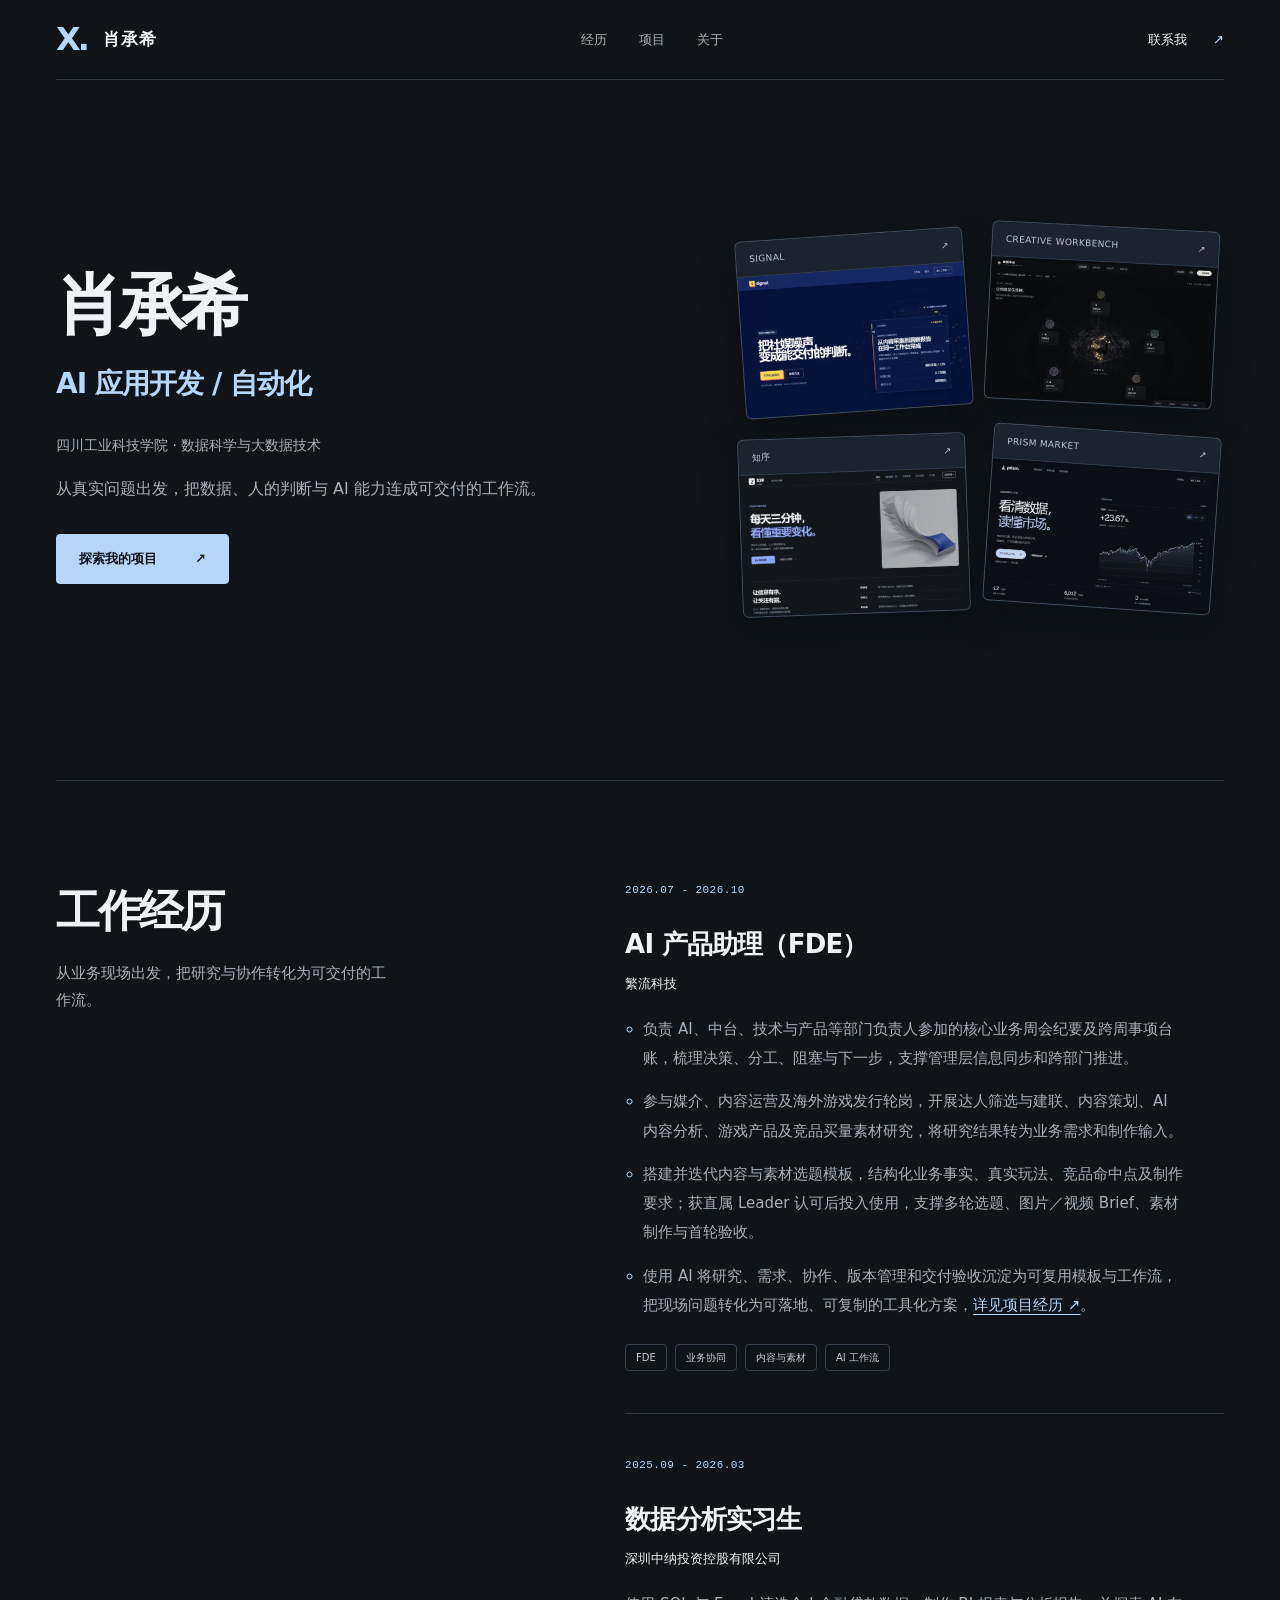
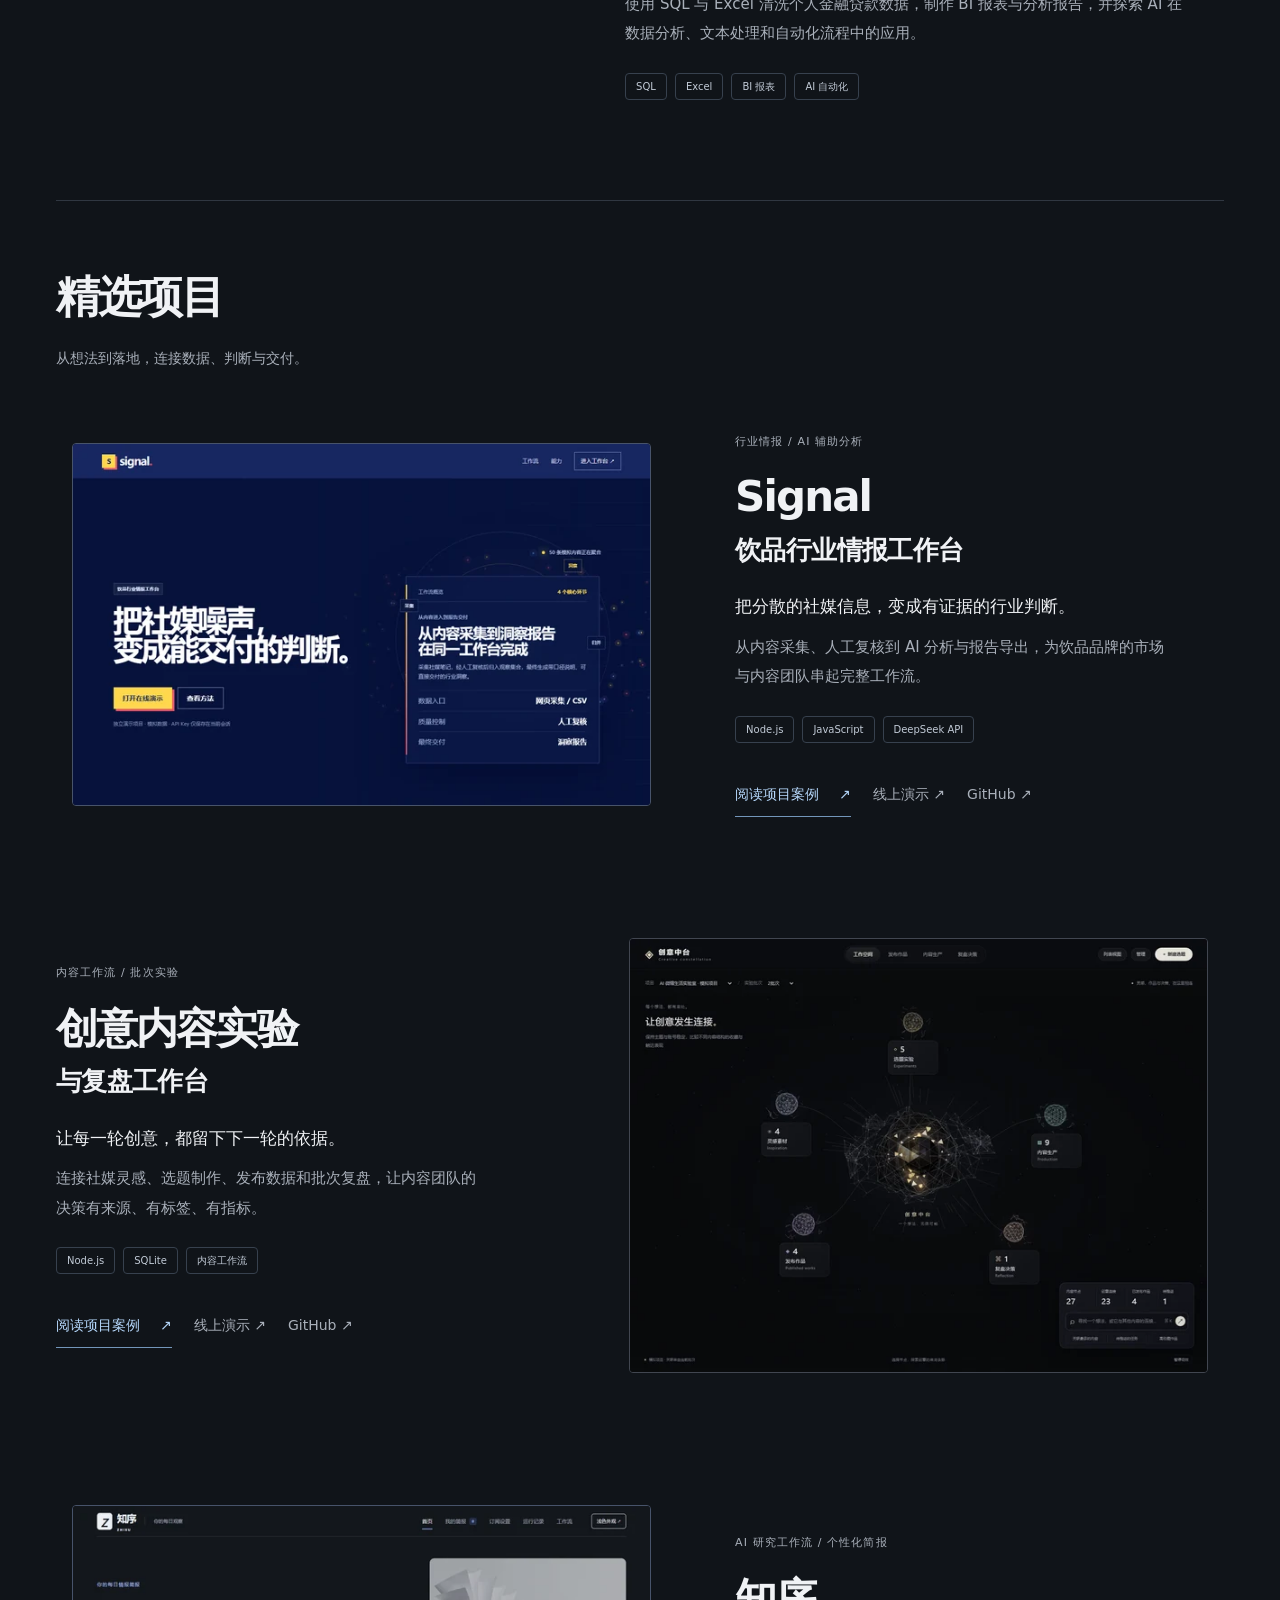
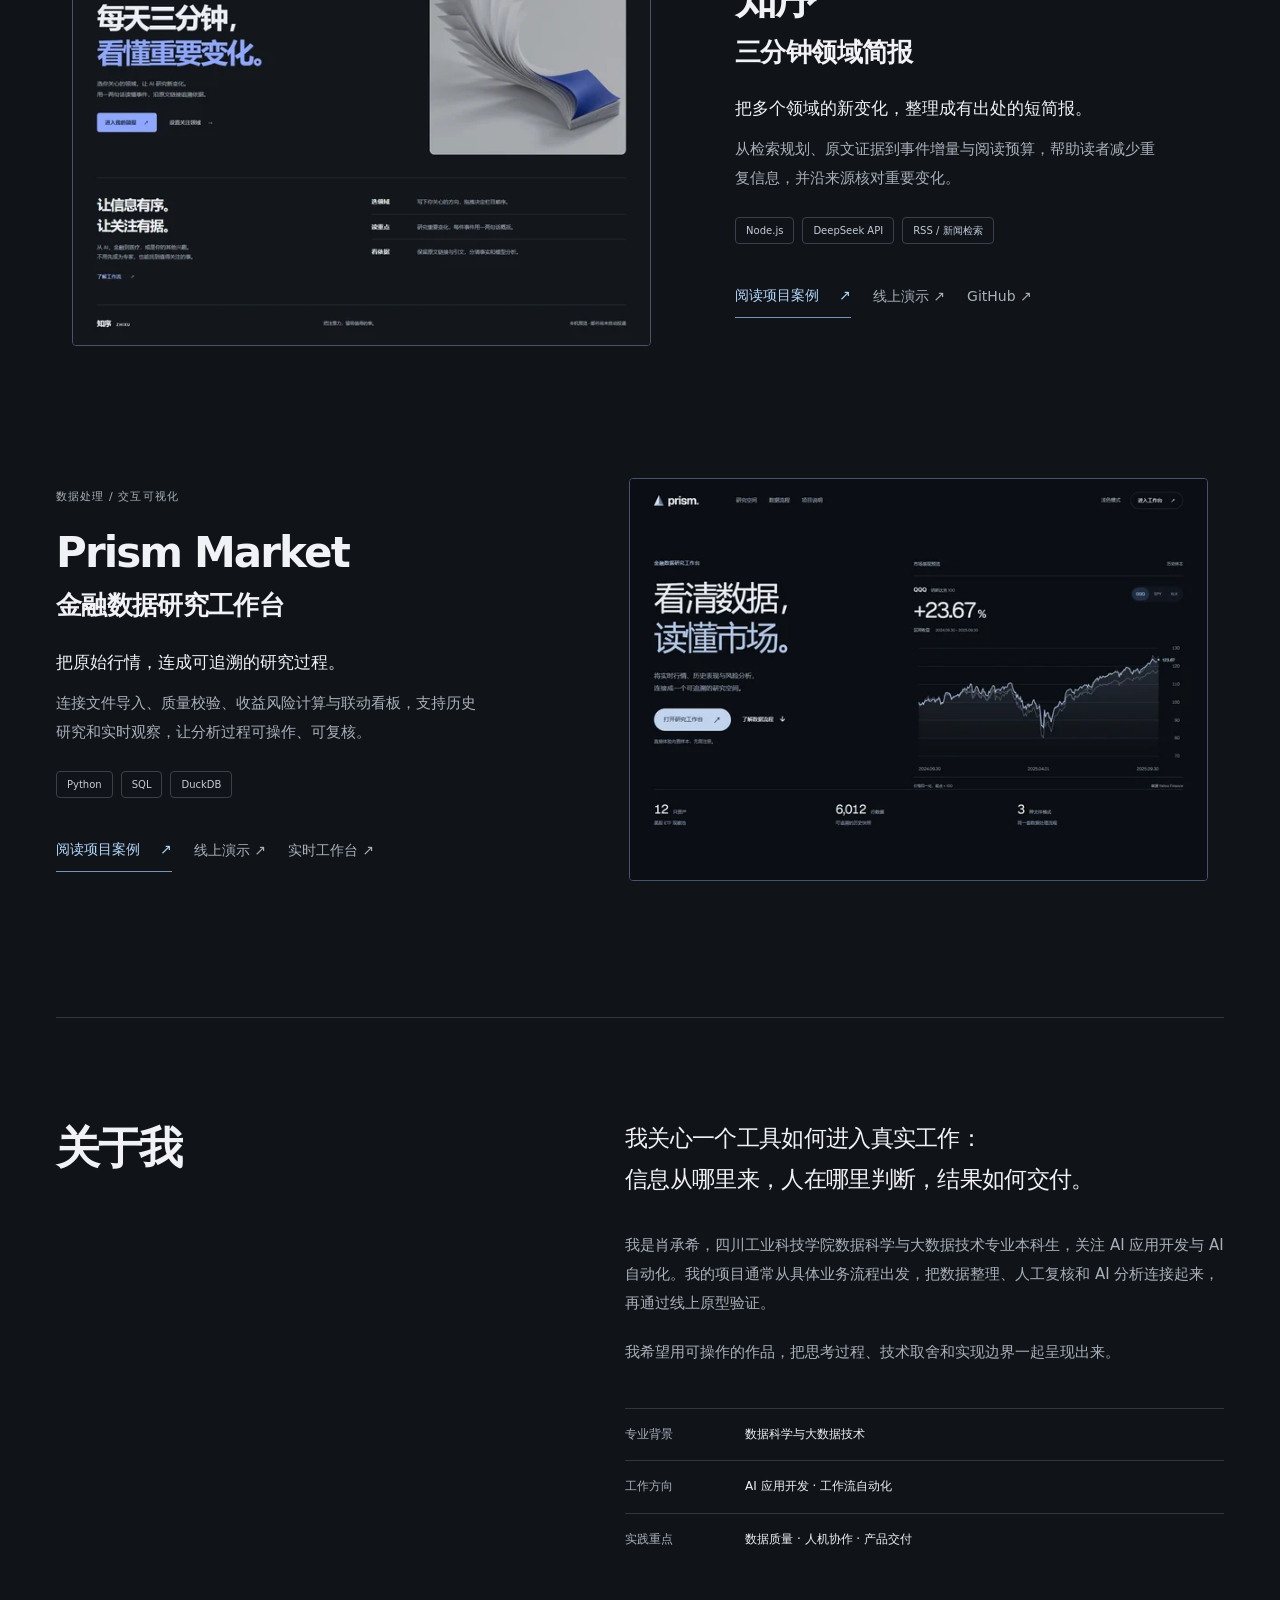
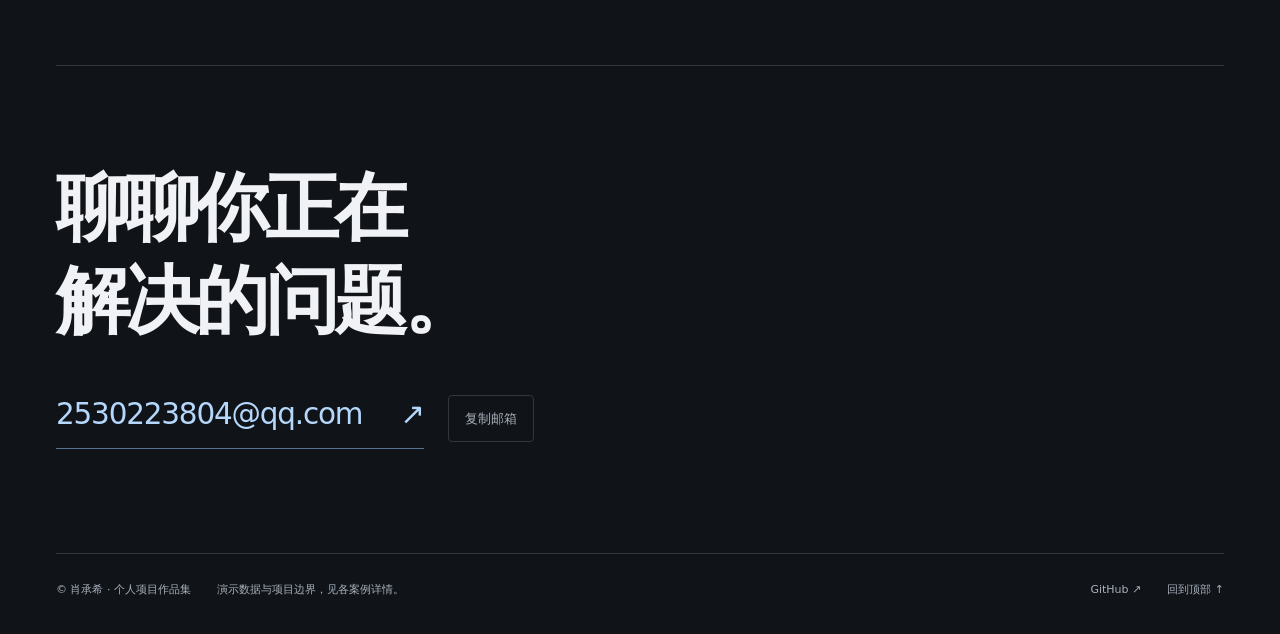
==== commit 6639511b: "Update work experience with FDE and data analysis roles" ====
--- a/index.html
+++ b/index.html
@@ -28,8 +28,28 @@
       </div>
     </section>
     <section id="experience" class="experience-section editorial-section" aria-labelledby="experience-title" data-reveal>
-      <div><h2 id="experience-title">个人经历</h2><p>在实际工作中，积累业务与数据判断。</p></div>
-      <ol class="experience-list"><li><p class="entry-date">2025.11 - 2026.04</p><h3>数据分析师</h3><p class="company">深圳价值在线</p><p>使用 SQL 与 Excel 清洗金融数据，制作网页报表与分析报告，探索 AI 在数据分析、文本处理和自动化流程中的应用。</p><ul class="tags"><li>SQL</li><li>数据分析</li><li>AI 自动化</li></ul></li><li><p class="entry-date">2025.07 - 2025.10</p><h3>投研实习生</h3><p class="company">深圳中纳投资</p><p>跟踪市场行情，参与投研报告撰写与交易复盘；整理资讯摘要，将研究观点转化为通俗内容。</p><ul class="tags"><li>投研</li><li>信息整理</li></ul></li></ol>
+      <div><h2 id="experience-title">工作经历</h2><p>从业务现场出发，把研究与协作转化为可交付的工作流。</p></div>
+      <ol class="experience-list">
+        <li>
+          <p class="entry-date">2026.07 - 2026.10</p>
+          <h3>AI 产品助理（FDE）</h3>
+          <p class="company">繁流科技</p>
+          <ul class="experience-highlights">
+            <li>负责 AI、中台、技术与产品等部门负责人参加的核心业务周会纪要及跨周事项台账，梳理决策、分工、阻塞与下一步，支撑管理层信息同步和跨部门推进。</li>
+            <li>参与媒介、内容运营及海外游戏发行轮岗，开展达人筛选与建联、内容策划、AI 内容分析、游戏产品及竞品买量素材研究，将研究结果转为业务需求和制作输入。</li>
+            <li>搭建并迭代内容与素材选题模板，结构化业务事实、真实玩法、竞品命中点及制作要求；获直属 Leader 认可后投入使用，支撑多轮选题、图片／视频 Brief、素材制作与首轮验收。</li>
+            <li>使用 AI 将研究、需求、协作、版本管理和交付验收沉淀为可复用模板与工作流，把现场问题转化为可落地、可复制的工具化方案，<a href="#projects">详见项目经历 ↗</a>。</li>
+          </ul>
+          <ul class="tags"><li>FDE</li><li>业务协同</li><li>内容与素材</li><li>AI 工作流</li></ul>
+        </li>
+        <li>
+          <p class="entry-date">2025.09 - 2026.03</p>
+          <h3>数据分析实习生</h3>
+          <p class="company">深圳中纳投资控股有限公司</p>
+          <p>使用 SQL 与 Excel 清洗个人金融贷款数据，制作 BI 报表与分析报告，并探索 AI 在数据分析、文本处理和自动化流程中的应用。</p>
+          <ul class="tags"><li>SQL</li><li>Excel</li><li>BI 报表</li><li>AI 自动化</li></ul>
+        </li>
+      </ol>
     </section>
     <section id="projects" class="work-section" aria-labelledby="projects-title">
       <div class="section-heading" data-reveal><h2 id="projects-title">精选项目</h2><p>从想法到落地，连接数据、判断与交付。</p></div>
--- a/styles.css
+++ b/styles.css
@@ -93,6 +93,10 @@
 .experience-list h3{font-size:26px;margin-bottom:0;letter-spacing:-.03em}
 .experience-list .company{color:var(--heading);font-size:13px;margin:4px 0 20px}
 .experience-list p:not(.company):not(.entry-date){font-size:15px;line-height:1.95;max-width:560px}
+.experience-highlights{padding-left:18px;margin:0;max-width:560px;font-size:15px;line-height:1.95}
+.experience-highlights>li+li{margin-top:14px}
+.experience-highlights li::marker{color:var(--accent)}
+.experience-highlights a{color:var(--accent);text-decoration:underline;text-underline-offset:4px}
 .contact-section{border-top:1px solid var(--line);padding:96px 0 104px}
 .contact-section h2{font-size:clamp(42px,5.8vw,80px);letter-spacing:-.06em;line-height:1.25;margin:0 0 40px}
 .contact-row{display:flex;align-items:center;gap:24px;flex-wrap:wrap}
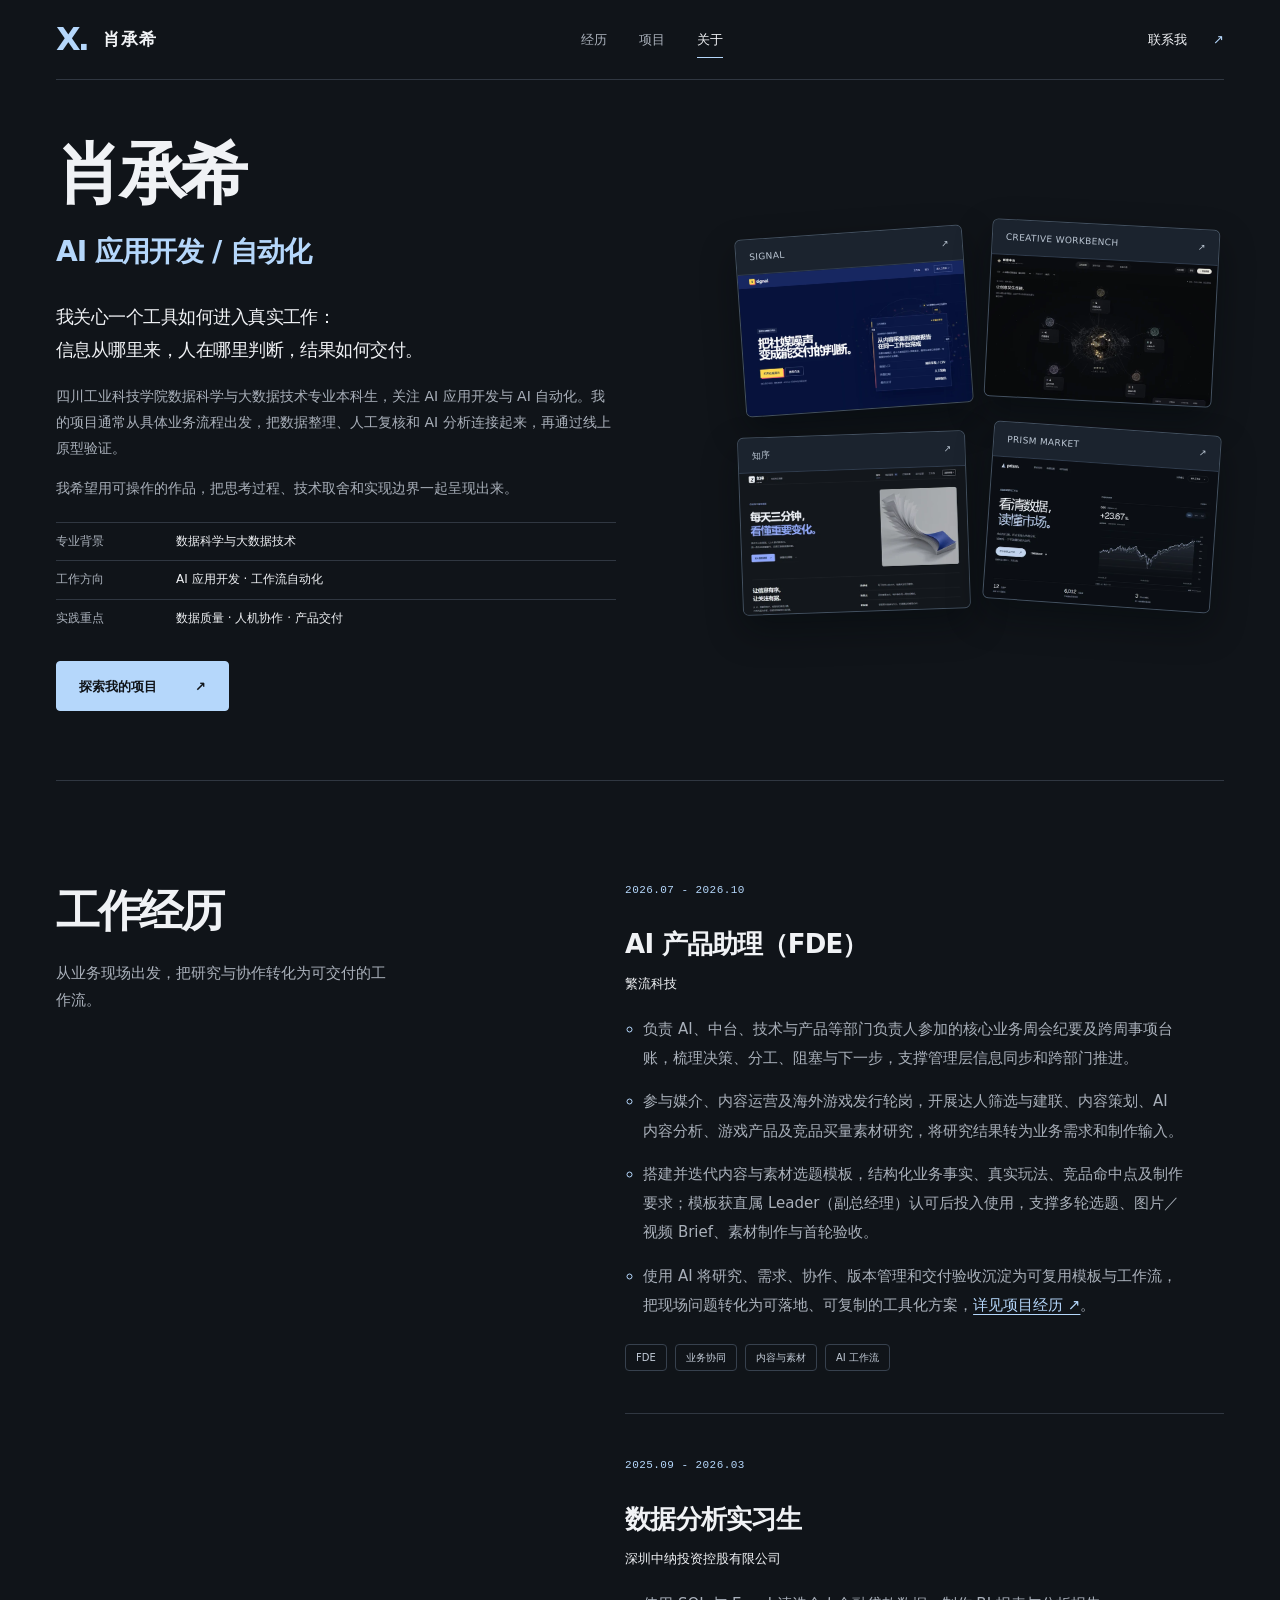
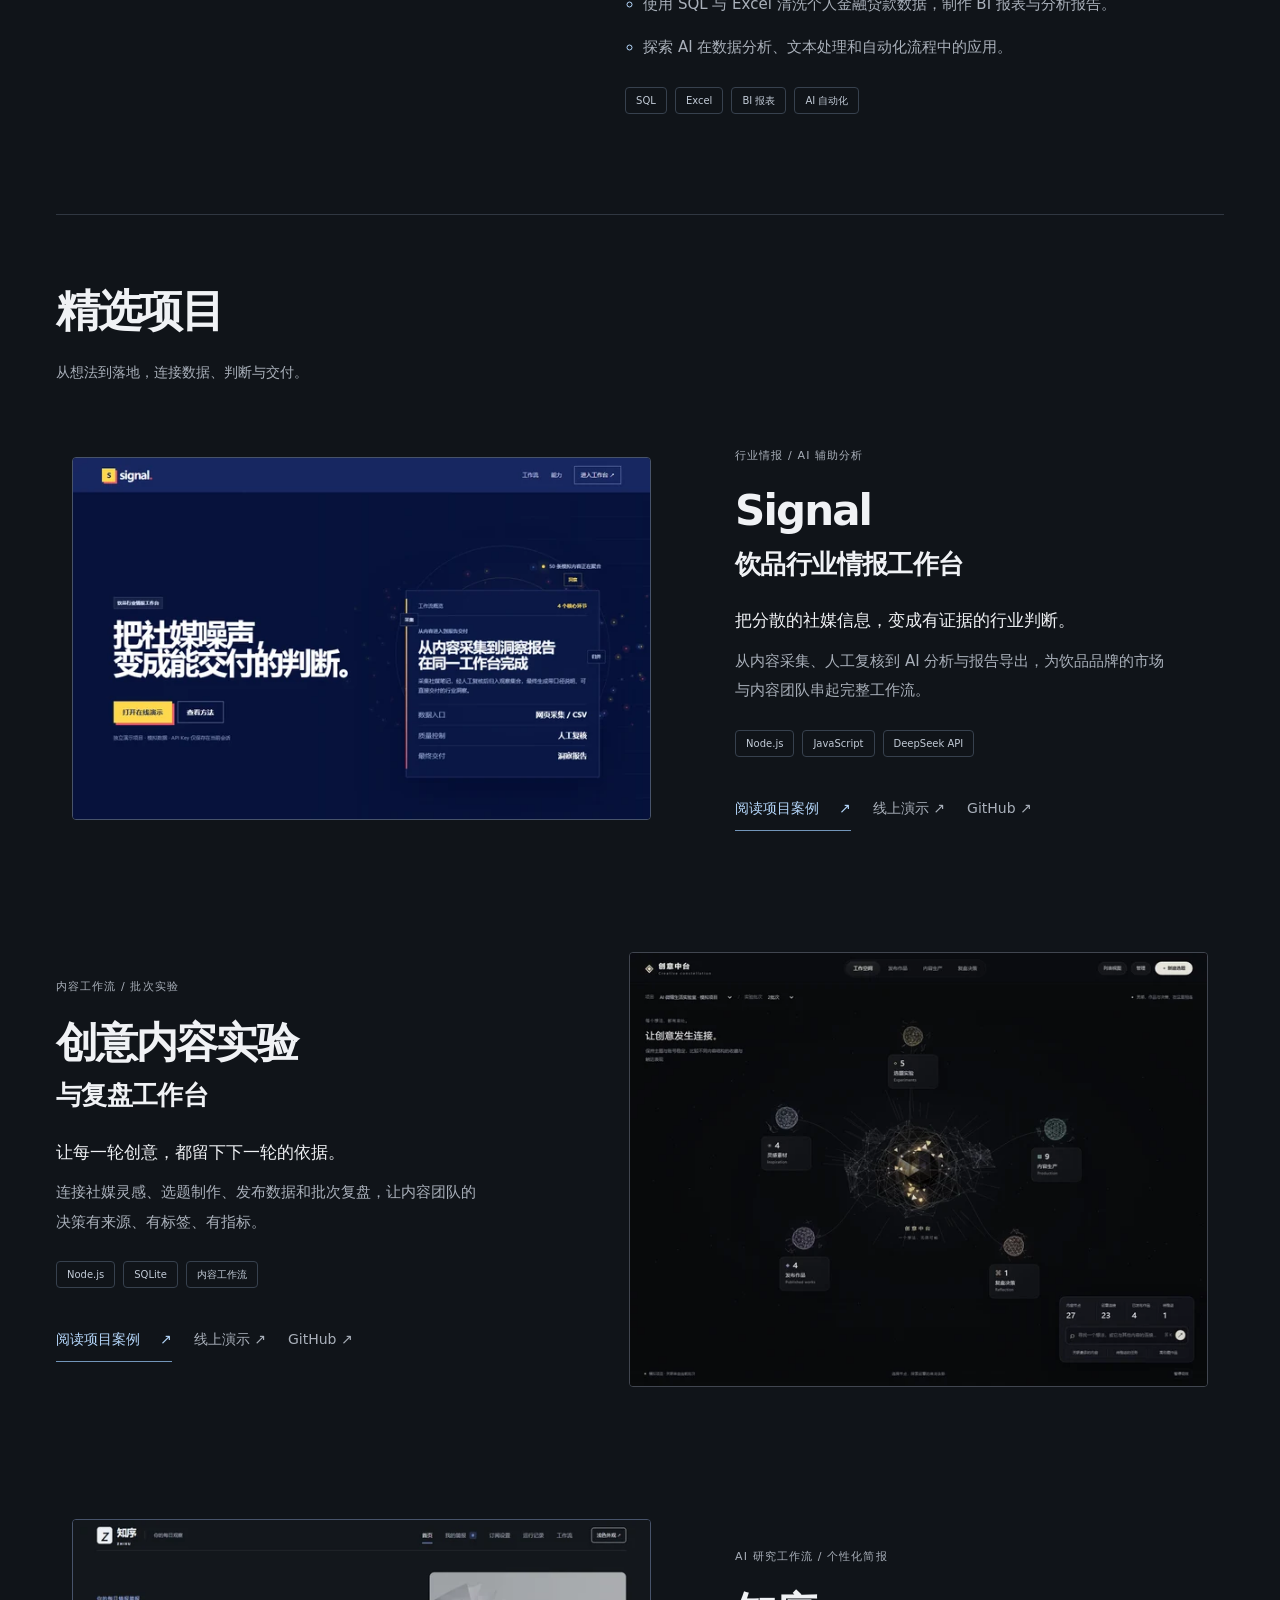
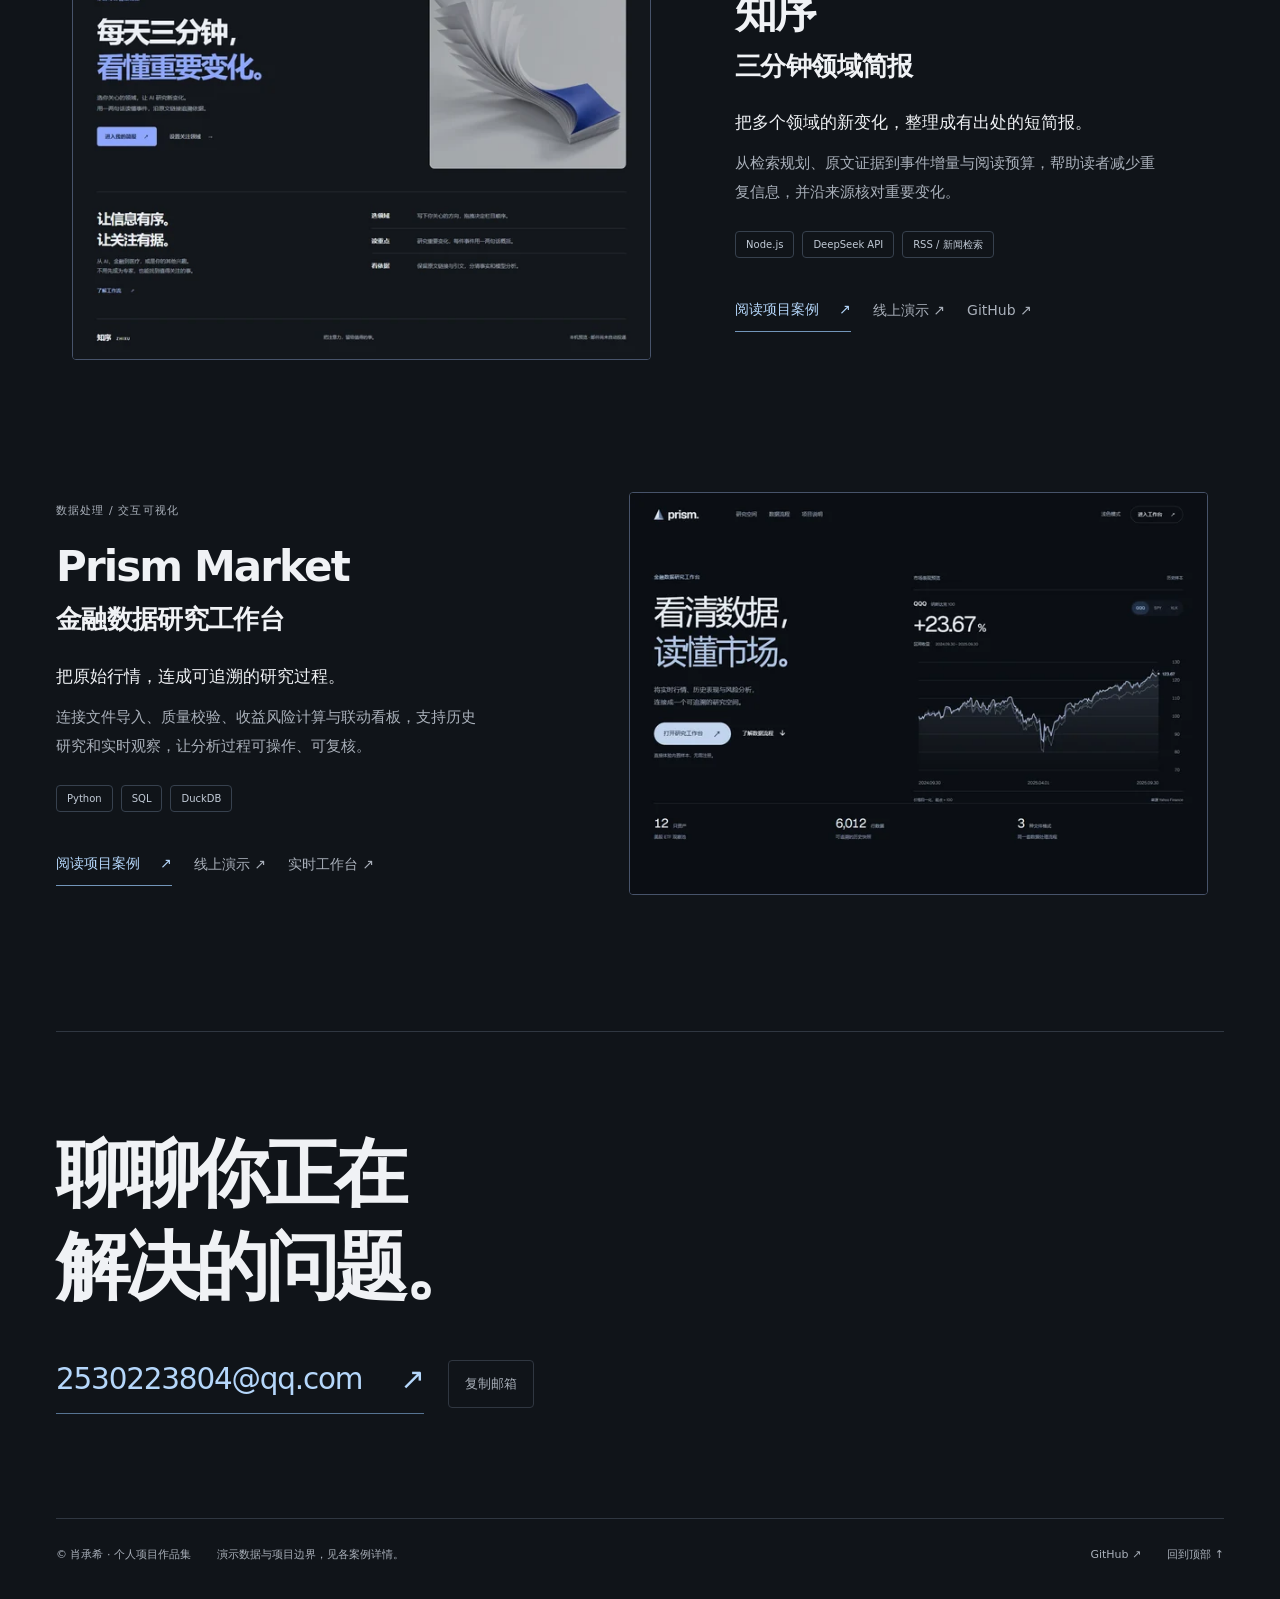
==== commit 7d5e1cbd: "Move about content into hero and align work experience formatting" ====
--- a/index.html
+++ b/index.html
@@ -14,10 +14,14 @@
   </header>
   <main id="main" class="home-main">
     <section class="hero" aria-labelledby="hero-title">
-      <div class="hero-copy">
+      <div id="about" class="hero-copy">
         <h1 id="hero-title">肖承希<span class="hero-role">AI 应用开发 / 自动化</span></h1>
-        <p class="hero-education">四川工业科技学院 · 数据科学与大数据技术</p>
-        <p class="hero-intro">从真实问题出发，把数据、人的判断与 AI 能力连成可交付的工作流。</p>
+        <div class="about-copy hero-about">
+          <p class="about-lead">我关心一个工具如何进入真实工作：<br>信息从哪里来，人在哪里判断，结果如何交付。</p>
+          <p>四川工业科技学院数据科学与大数据技术专业本科生，关注 AI 应用开发与 AI 自动化。我的项目通常从具体业务流程出发，把数据整理、人工复核和 AI 分析连接起来，再通过线上原型验证。</p>
+          <p>我希望用可操作的作品，把思考过程、技术取舍和实现边界一起呈现出来。</p>
+          <dl class="profile-facts"><div><dt>专业背景</dt><dd>数据科学与大数据技术</dd></div><div><dt>工作方向</dt><dd>AI 应用开发 · 工作流自动化</dd></div><div><dt>实践重点</dt><dd>数据质量 · 人机协作 · 产品交付</dd></div></dl>
+        </div>
         <a class="button-link primary" href="#projects">探索我的项目 <span aria-hidden="true">↗</span></a>
       </div>
       <div class="hero-showcase" aria-label="精选项目预览">
@@ -37,7 +41,7 @@
           <ul class="experience-highlights">
             <li>负责 AI、中台、技术与产品等部门负责人参加的核心业务周会纪要及跨周事项台账，梳理决策、分工、阻塞与下一步，支撑管理层信息同步和跨部门推进。</li>
             <li>参与媒介、内容运营及海外游戏发行轮岗，开展达人筛选与建联、内容策划、AI 内容分析、游戏产品及竞品买量素材研究，将研究结果转为业务需求和制作输入。</li>
-            <li>搭建并迭代内容与素材选题模板，结构化业务事实、真实玩法、竞品命中点及制作要求；获直属 Leader 认可后投入使用，支撑多轮选题、图片／视频 Brief、素材制作与首轮验收。</li>
+            <li>搭建并迭代内容与素材选题模板，结构化业务事实、真实玩法、竞品命中点及制作要求；模板获直属 Leader（副总经理）认可后投入使用，支撑多轮选题、图片／视频 Brief、素材制作与首轮验收。</li>
             <li>使用 AI 将研究、需求、协作、版本管理和交付验收沉淀为可复用模板与工作流，把现场问题转化为可落地、可复制的工具化方案，<a href="#projects">详见项目经历 ↗</a>。</li>
           </ul>
           <ul class="tags"><li>FDE</li><li>业务协同</li><li>内容与素材</li><li>AI 工作流</li></ul>
@@ -46,7 +50,10 @@
           <p class="entry-date">2025.09 - 2026.03</p>
           <h3>数据分析实习生</h3>
           <p class="company">深圳中纳投资控股有限公司</p>
-          <p>使用 SQL 与 Excel 清洗个人金融贷款数据，制作 BI 报表与分析报告，并探索 AI 在数据分析、文本处理和自动化流程中的应用。</p>
+          <ul class="experience-highlights">
+            <li>使用 SQL 与 Excel 清洗个人金融贷款数据，制作 BI 报表与分析报告。</li>
+            <li>探索 AI 在数据分析、文本处理和自动化流程中的应用。</li>
+          </ul>
           <ul class="tags"><li>SQL</li><li>Excel</li><li>BI 报表</li><li>AI 自动化</li></ul>
         </li>
       </ol>
@@ -70,10 +77,6 @@
         <div class="work-copy"><p class="work-category">数据处理 / 交互可视化</p><h3><a href="projects/prism-market.html">Prism Market<span>金融数据研究工作台</span></a></h3><p>把原始行情，连成可追溯的研究过程。</p><p class="work-description">连接文件导入、质量校验、收益风险计算与联动看板，支持历史研究和实时观察，让分析过程可操作、可复核。</p><ul class="tags" aria-label="项目技术"><li>Python</li><li>SQL</li><li>DuckDB</li></ul><div class="work-actions"><a class="text-link" href="projects/prism-market.html">阅读项目案例 <span aria-hidden="true">↗</span></a><a href="https://prism-market-demo.onrender.com/" target="_blank" rel="noopener noreferrer">线上演示 ↗</a><a href="https://prism-market-demo.onrender.com/app?view=live" target="_blank" rel="noopener noreferrer">实时工作台 ↗</a></div></div>
       </article>
     </section>
-    <section id="about" class="about-section editorial-section" aria-labelledby="about-title" data-reveal>
-      <div><h2 id="about-title">关于我</h2></div>
-      <div class="about-copy"><p class="about-lead">我关心一个工具如何进入真实工作：<br>信息从哪里来，人在哪里判断，结果如何交付。</p><p>我是肖承希，四川工业科技学院数据科学与大数据技术专业本科生，关注 AI 应用开发与 AI 自动化。我的项目通常从具体业务流程出发，把数据整理、人工复核和 AI 分析连接起来，再通过线上原型验证。</p><p>我希望用可操作的作品，把思考过程、技术取舍和实现边界一起呈现出来。</p><dl class="profile-facts"><div><dt>专业背景</dt><dd>数据科学与大数据技术</dd></div><div><dt>工作方向</dt><dd>AI 应用开发 · 工作流自动化</dd></div><div><dt>实践重点</dt><dd>数据质量 · 人机协作 · 产品交付</dd></div></dl></div>
-    </section>
     <section id="contact" class="contact-section" aria-labelledby="contact-title" data-reveal><h2 id="contact-title">聊聊你正在<br>解决的问题。</h2><div class="contact-row"><a href="mailto:2530223804@qq.com" class="contact-email">2530223804@qq.com <span aria-hidden="true">↗</span></a><button class="copy-email" type="button" data-copy-email="2530223804@qq.com">复制邮箱</button><span class="copy-status" role="status" aria-live="polite"></span></div></section>
   </main>
   <footer class="home-footer"><span>© 肖承希 · 个人项目作品集</span><p>演示数据与项目边界，见各案例详情。</p><a href="https://github.com/ki22sh0tl-lang" target="_blank" rel="noopener noreferrer">GitHub ↗</a><a href="#main">回到顶部 ↑</a></footer>
--- a/styles.css
+++ b/styles.css
@@ -28,7 +28,7 @@
 .section-nav a:hover::after,.section-nav a.active::after{transform:scaleX(1)}
 .header-contact{color:var(--heading);font-size:13px}
 .header-contact span{margin-left:22px;color:var(--accent)}
-.hero{position:relative;display:grid;grid-template-columns:1.3fr 1fr;gap:36px;align-items:center;min-height:700px;padding:94px 0 106px}
+.hero{position:relative;display:grid;grid-template-columns:1.3fr 1fr;gap:36px;align-items:center;min-height:700px;padding:48px 0 64px}
 .hero-copy{position:relative;z-index:2}
 .eyebrow,.section-kicker{font-family:"Segoe UI",system-ui,sans-serif;color:var(--accent);font-size:11px;font-weight:600;letter-spacing:.17em;margin:0 0 28px}
 .hero h1{font-size:clamp(45px,5.2vw,77px);letter-spacing:-.065em;line-height:1.24;margin:0 0 28px;white-space:nowrap}
@@ -87,6 +87,11 @@
 .profile-facts>div{display:grid;grid-template-columns:100px 1fr;gap:20px;padding:15px 0;border-top:1px solid var(--line)}
 .profile-facts dt{color:var(--text)}
 .profile-facts dd{color:var(--heading);margin:0}
+.hero-about{max-width:560px;margin-bottom:24px}
+.hero-about>p{font-size:14px;line-height:1.85;margin-bottom:14px}
+.hero-about .about-lead{font-size:18px;line-height:1.8;margin-bottom:18px}
+.hero-about .profile-facts{margin-top:20px}
+.hero-about .profile-facts>div{padding:8px 0}
 .experience-list{padding:0;margin:0;list-style:none}
 .experience-list>li+li{margin-top:42px;padding-top:42px;border-top:1px solid var(--line)}
 .entry-date{font-family:Consolas,monospace;color:var(--accent);font-size:11px;margin-bottom:20px;letter-spacing:.04em}
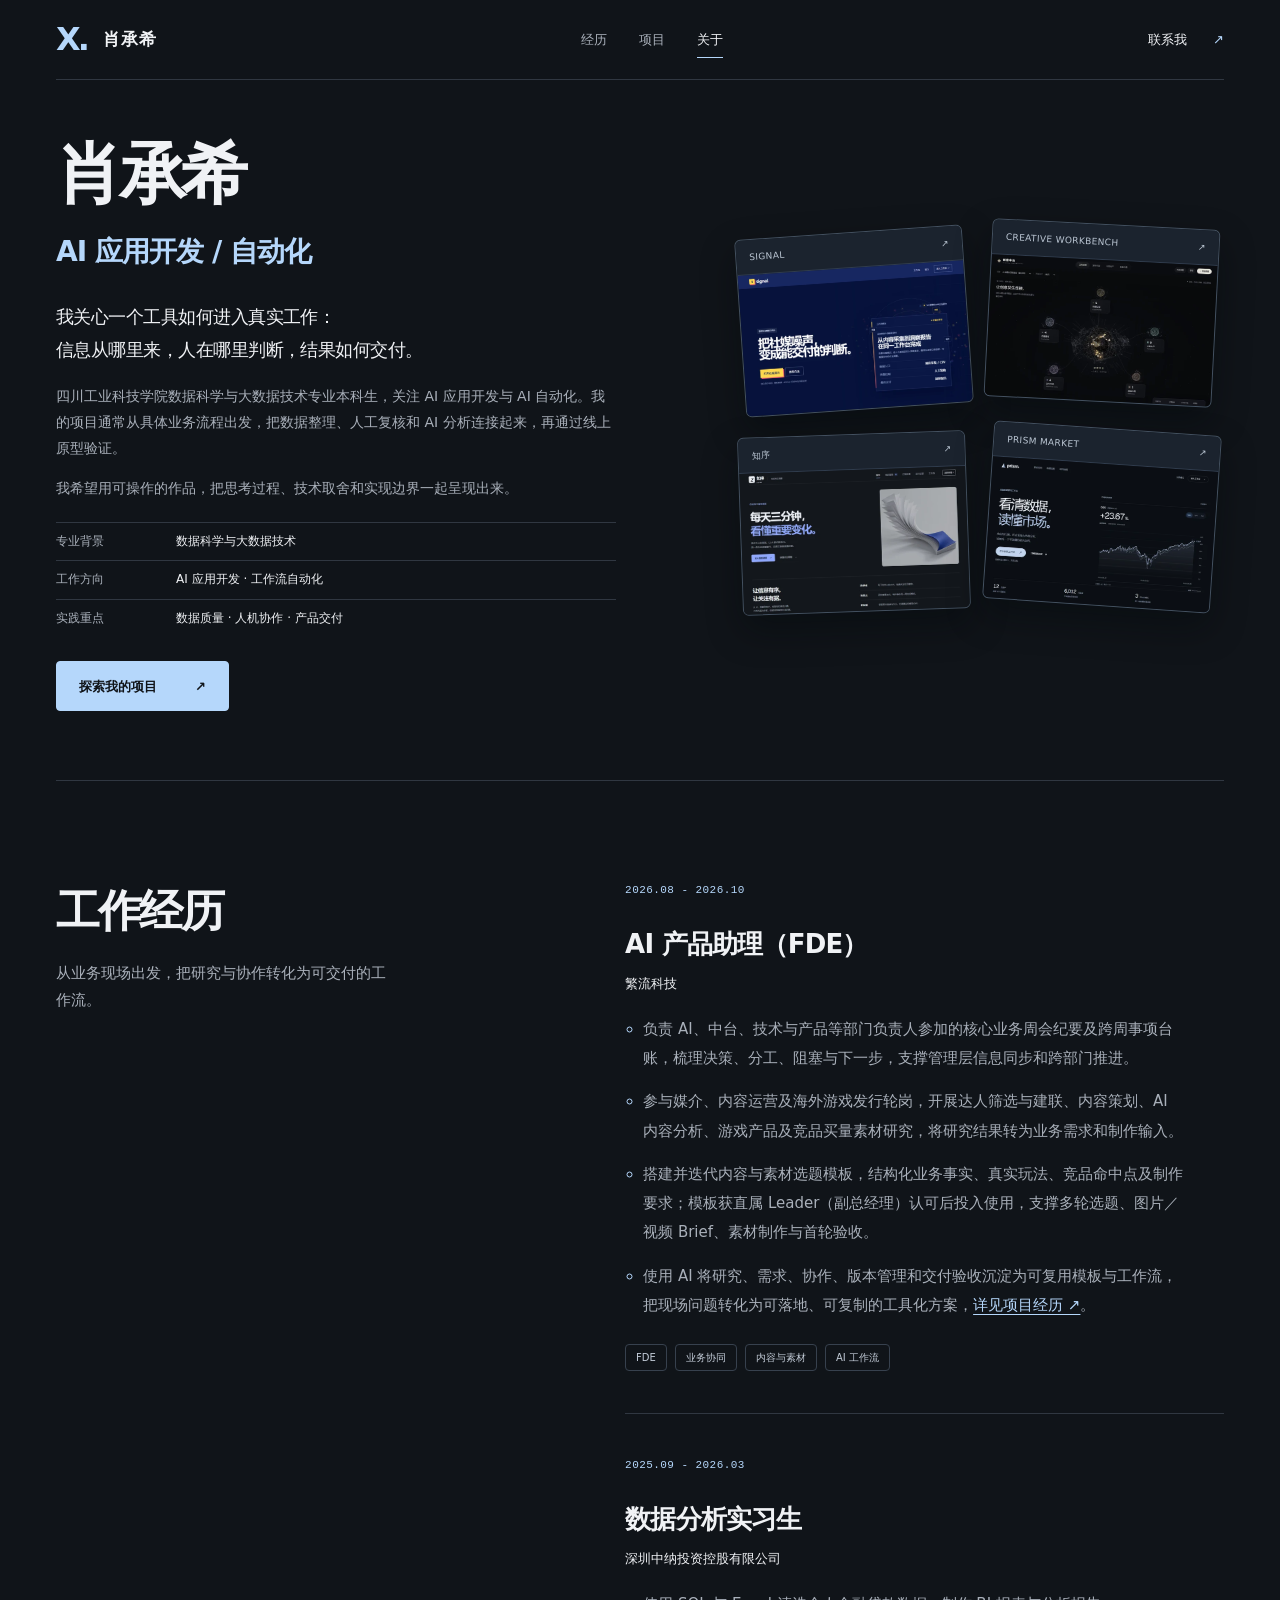
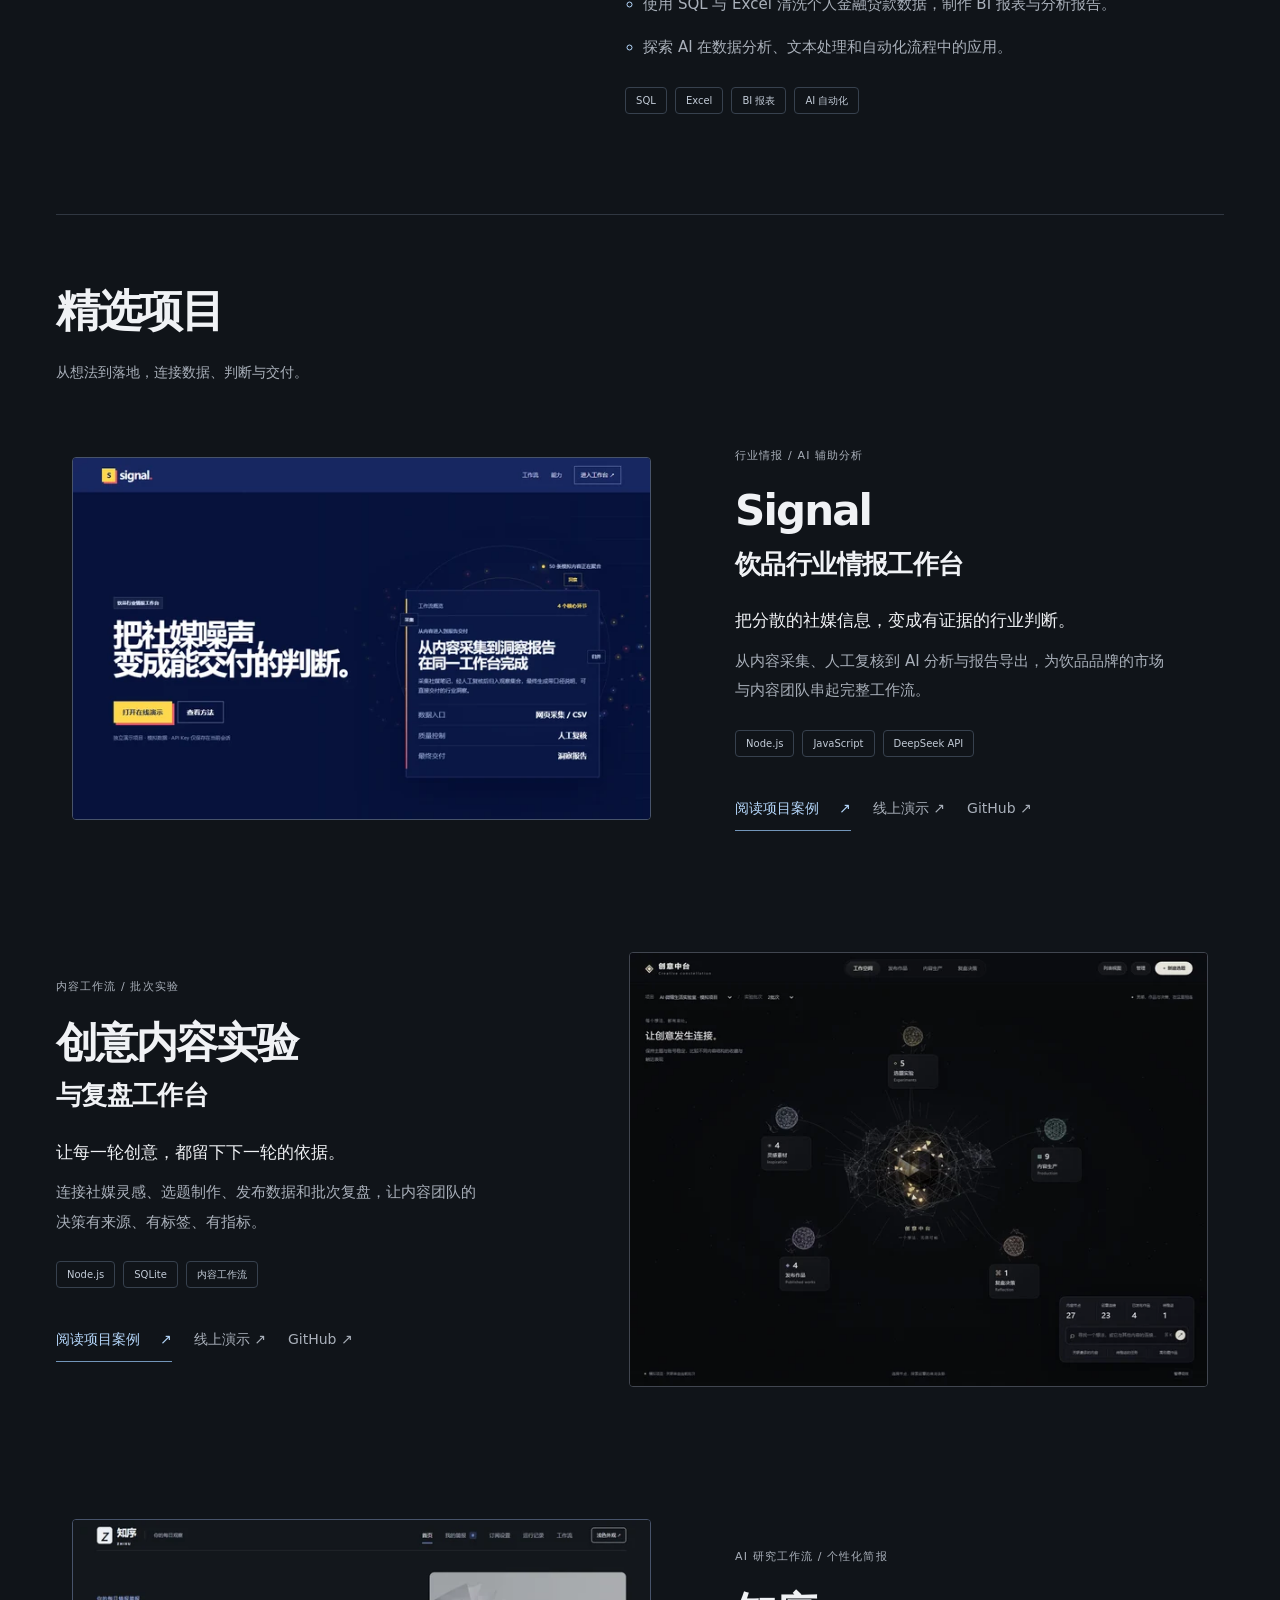
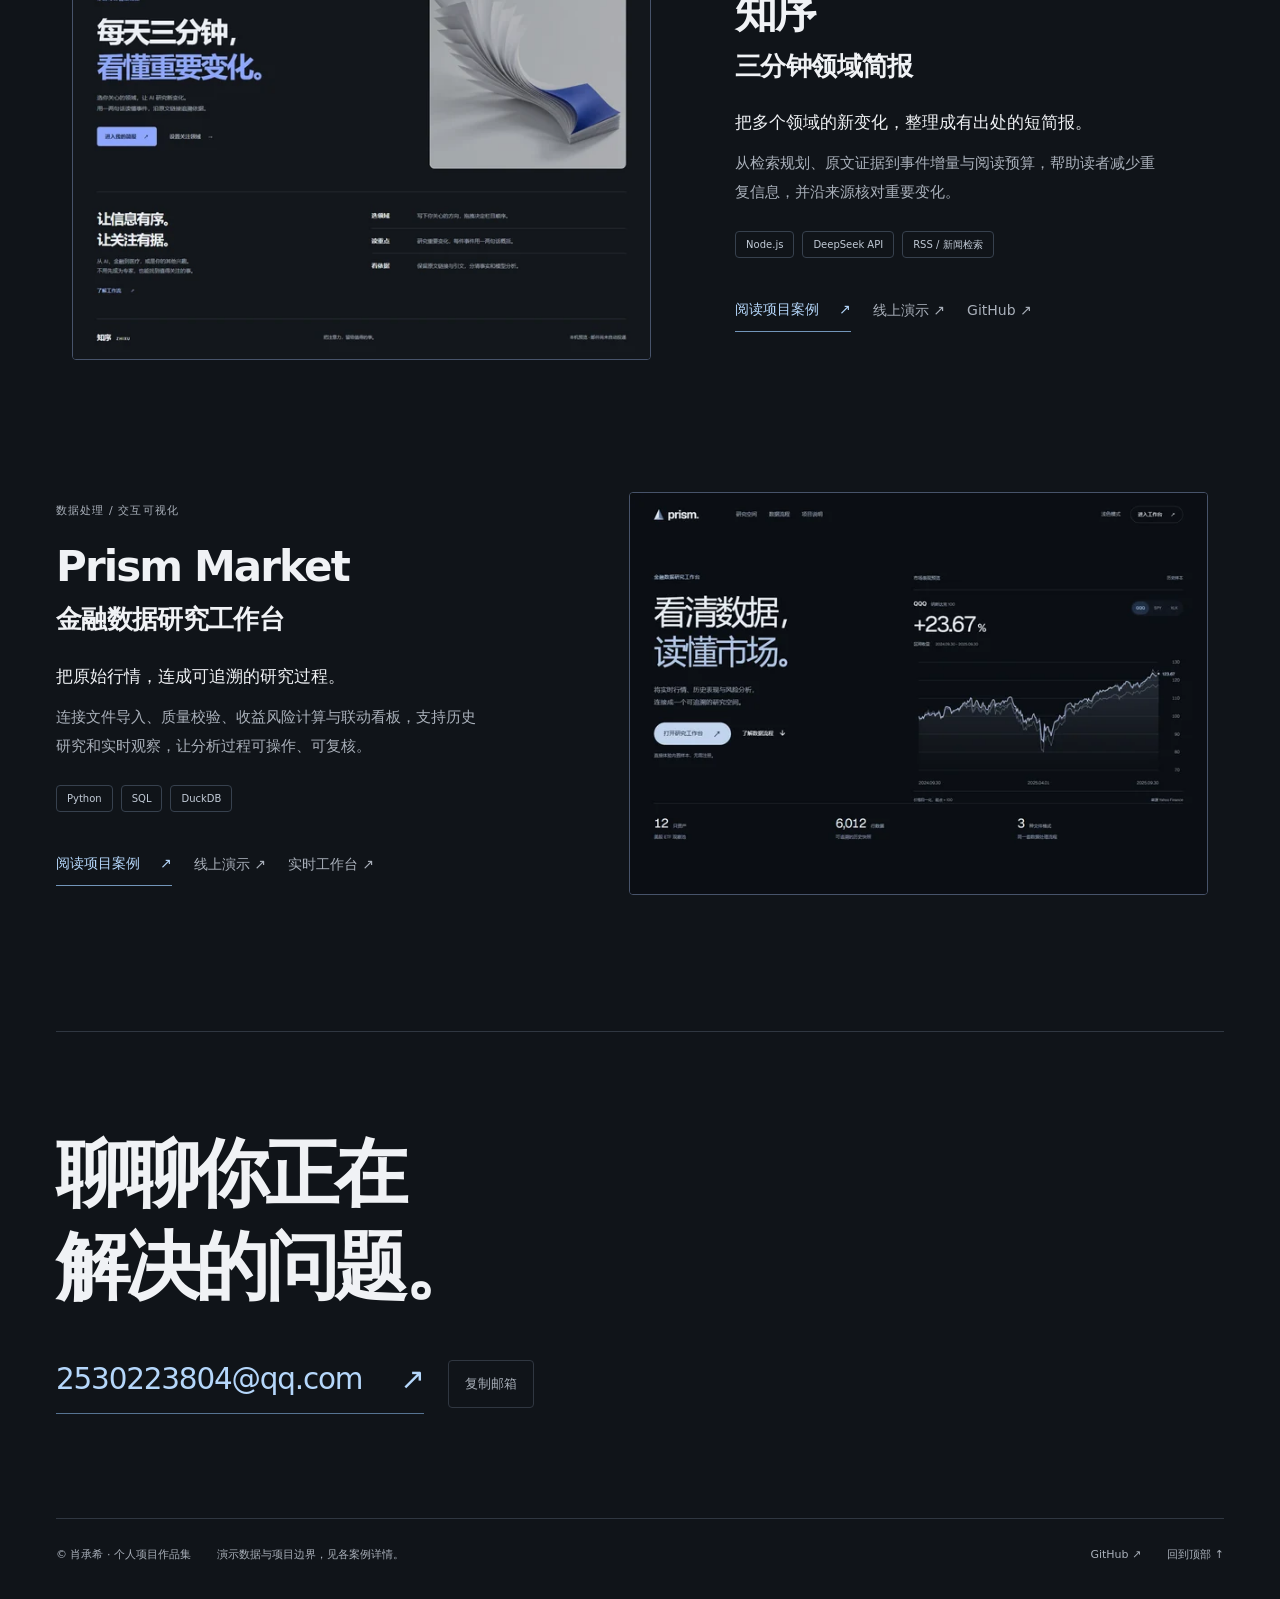
==== commit b1ec5b7b: "Correct FDE work start date to August 2026" ====
--- a/index.html
+++ b/index.html
@@ -35,7 +35,7 @@
       <div><h2 id="experience-title">工作经历</h2><p>从业务现场出发，把研究与协作转化为可交付的工作流。</p></div>
       <ol class="experience-list">
         <li>
-          <p class="entry-date">2026.07 - 2026.10</p>
+          <p class="entry-date">2026.08 - 2026.10</p>
           <h3>AI 产品助理（FDE）</h3>
           <p class="company">繁流科技</p>
           <ul class="experience-highlights">
